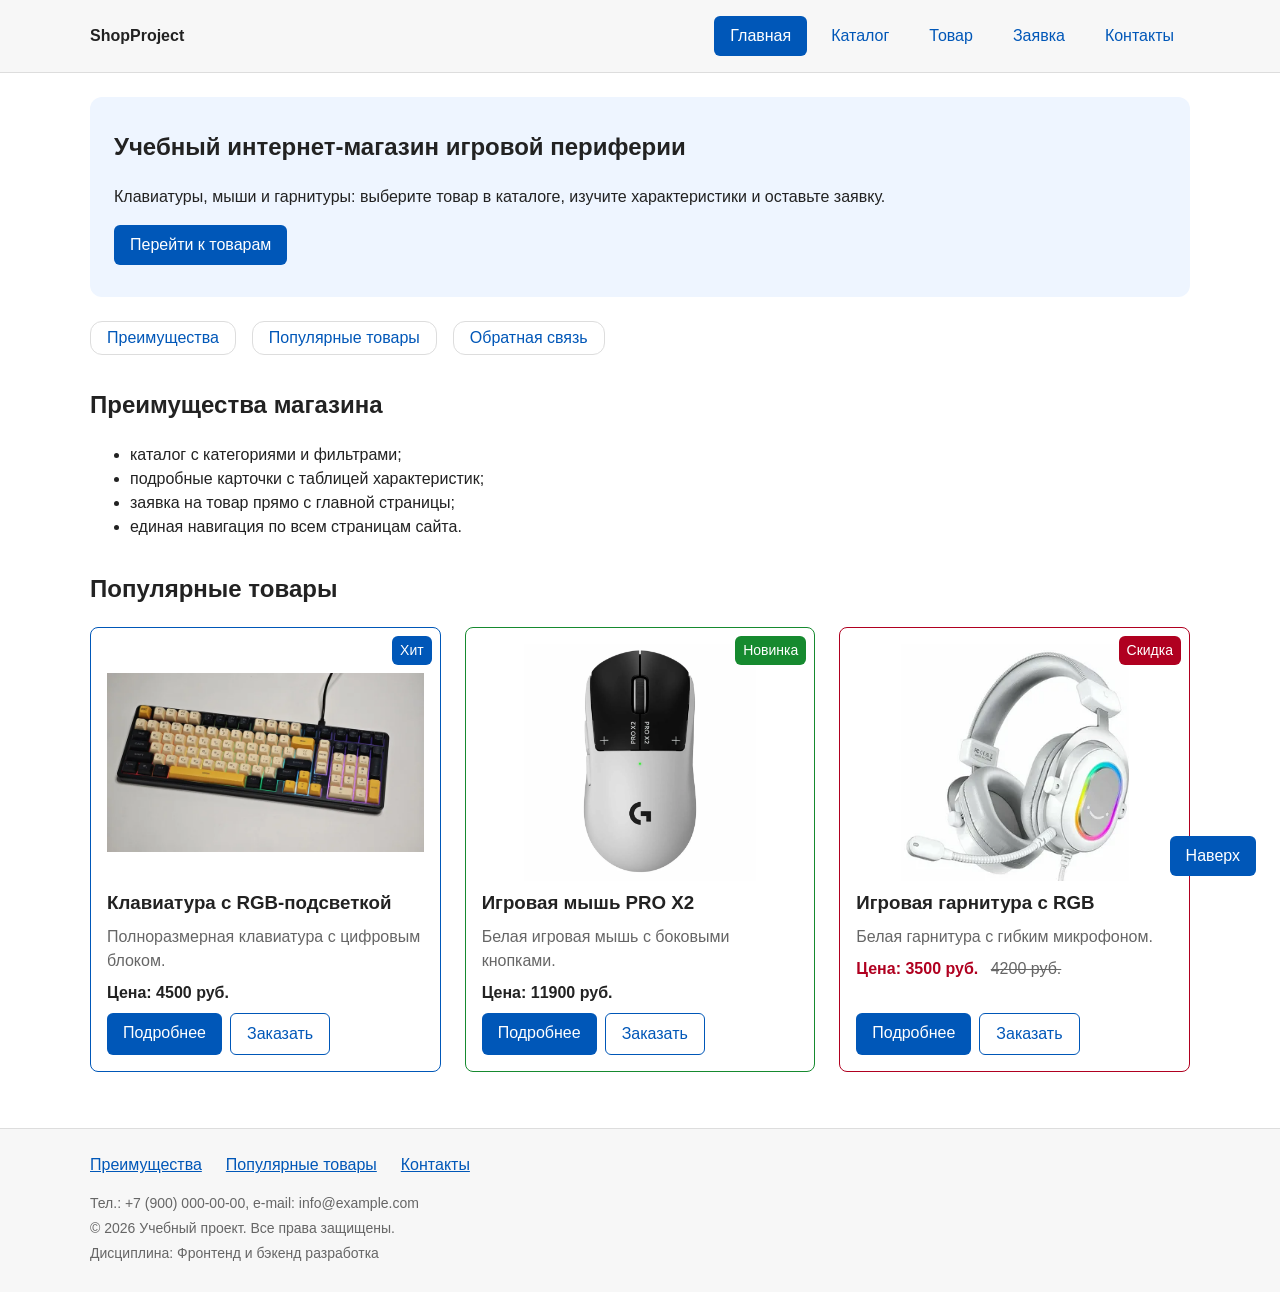
==== index.html @ f25405b7 "chore: import base HTML/CSS project from KR1" ====
<!DOCTYPE html>
<html lang="ru">

<head>
    <meta charset="UTF-8">
    <meta name="viewport" content="width=device-width, initial-scale=1.0">
    <meta name="description" content="Главная страница учебного интернет-магазина игровой периферии: преимущества, популярные товары, быстрая заявка.">
    <title>Учебный интернет-магазин</title>
    <link rel="stylesheet" href="css/style.css">
    <script src="js/main.js" defer></script>
    <meta property="og:type" content="website">
    <meta property="og:title" content="Учебный интернет-магазин">
    <meta property="og:description" content="Главная страница учебного интернет-магазина игровой периферии: преимущества, популярные товары, быстрая заявка.">
</head>

<body>
    <header class="site-header">
        <div class="site-header__inner">
            <a class="site-header__logo" href="index.html">ShopProject</a>

            <nav class="site-nav" aria-label="Основная навигация">
                <ul class="site-nav__list">
                    <li class="site-nav__item">
                        <a class="site-nav__link site-nav__link--active" aria-current="page" href="index.html">Главная</a>
                    </li>
                    <li class="site-nav__item">
                        <a class="site-nav__link" href="catalog.html">Каталог</a>
                    </li>
                    <li class="site-nav__item">
                        <a class="site-nav__link" href="product.html">Товар</a>
                    </li>
                    <li class="site-nav__item">
                        <a class="site-nav__link" href="order.html">Заявка</a>
                    </li>
                    <li class="site-nav__item">
                        <a class="site-nav__link" href="contacts.html">Контакты</a>
                    </li>
                </ul>
            </nav>
        </div>
    </header>

    <main class="site-main">
        <section class="hero">
            <h1 class="hero__title">Учебный интернет-магазин игровой периферии</h1>
            <p class="hero__text">
                Клавиатуры, мыши и гарнитуры: выберите товар в каталоге, изучите характеристики и оставьте заявку.
            </p>
            <a class="button button--primary" href="#popular">Перейти к товарам</a>
        </section>

        <nav class="anchor-nav" aria-label="Разделы страницы">
            <a class="anchor-nav__link" href="#advantages">Преимущества</a>
            <a class="anchor-nav__link" href="#popular">Популярные товары</a>
            <a class="anchor-nav__link" href="#contacts">Обратная связь</a>
        </nav>

        <section class="section" id="advantages">
            <h2 class="section__title">Преимущества магазина</h2>

            <ul class="advantages-list">
                <li>каталог с категориями и фильтрами;</li>
                <li>подробные карточки с таблицей характеристик;</li>
                <li>заявка на товар прямо с главной страницы;</li>
                <li>единая навигация по всем страницам сайта.</li>
            </ul>
        </section>

        <section class="section" id="popular">
            <h2 class="section__title">Популярные товары</h2>

            <div class="products-grid">
                <article class="product-card product-card--featured" data-category="keyboards">
                    <span class="product-card__badge">Хит</span>
                    <img class="product-card__image" src="images/product-1.png" alt="Клавиатура с цифровым блоком, чёрно-бежево-жёлтые клавиши, RGB-подсветка" width="760" height="428" loading="lazy">
                    <h3 class="product-card__title">Клавиатура с RGB-подсветкой</h3>
                    <p class="product-card__description">Полноразмерная клавиатура с цифровым блоком.</p>
                    <p class="product-card__price">Цена: 4500 руб.</p>
                    <div class="product-card__actions">
                        <a class="button button--primary product-card__button" href="product.html">Подробнее</a>
                        <button class="button button--secondary product-card__button" type="button" data-product="Клавиатура с RGB-подсветкой">Заказать</button>
                    </div>
                </article>
                <article class="product-card product-card--new" data-category="mice">
                    <span class="product-card__badge">Новинка</span>
                    <img class="product-card__image" src="images/product-2.png" alt="Белая игровая мышь PRO X2 с чёрной верхней панелью, вид сверху" width="779" height="800" loading="lazy">
                    <h3 class="product-card__title">Игровая мышь PRO X2</h3>
                    <p class="product-card__description">Белая игровая мышь с боковыми кнопками.</p>
                    <p class="product-card__price">Цена: 11900 руб.</p>
                    <div class="product-card__actions">
                        <a class="button button--primary product-card__button" href="product-2.html">Подробнее</a>
                        <button class="button button--secondary product-card__button" type="button" data-product="Игровая мышь PRO X2">Заказать</button>
                    </div>
                </article>
                <article class="product-card product-card--discount" data-category="headsets">
                    <span class="product-card__badge">Скидка</span>
                    <img class="product-card__image" src="images/product-3.png" alt="Белая игровая гарнитура с RGB-кольцом на чашке и микрофоном" width="307" height="320" loading="lazy">
                    <h3 class="product-card__title">Игровая гарнитура с RGB</h3>
                    <p class="product-card__description">Белая гарнитура с гибким микрофоном.</p>
                    <p class="product-card__price">Цена: 3500 руб. <s class="product-card__old-price">4200 руб.</s></p>
                    <div class="product-card__actions">
                        <a class="button button--primary product-card__button" href="product-3.html">Подробнее</a>
                        <button class="button button--secondary product-card__button" type="button" data-product="Игровая гарнитура с RGB">Заказать</button>
                    </div>
                </article>
            </div>
        </section>
    </main>

    <footer class="site-footer" id="contacts">
        <div class="site-footer__inner">
            <ul class="site-footer__links">
                <li><a class="site-footer__link" href="index.html#advantages">Преимущества</a></li>
                <li><a class="site-footer__link" href="index.html#popular">Популярные товары</a></li>
                <li><a class="site-footer__link" href="contacts.html">Контакты</a></li>
            </ul>
            <p class="site-footer__text">Тел.: +7 (900) 000-00-00, e-mail: info@example.com</p>
            <p class="site-footer__text">&copy; 2026 Учебный проект. Все права защищены.</p>
            <p class="site-footer__text">Дисциплина: Фронтенд и бэкенд разработка</p>
        </div>
    </footer>

    <a class="to-top" href="#" aria-label="Наверх">Наверх</a>

    <dialog class="order-dialog" id="order-dialog" aria-labelledby="order-dialog-title">
        <h2 class="order-dialog__title" id="order-dialog-title">Оформление заявки</h2>
        <p class="order-dialog__product">Товар: <strong id="selected-product-name"></strong></p>

        <form class="order-form" id="order-dialog-form" action="#" method="post" novalidate>
            <input id="selected-product" name="selected-product" type="hidden">

            <div class="order-form__field">
                <label class="order-form__label" for="dialog-name">Имя</label>
                <input class="order-form__input" id="dialog-name" name="name" type="text"
                    placeholder="Введите ваше имя" minlength="2" autocomplete="given-name" required>
            </div>

            <div class="order-form__field">
                <label class="order-form__label" for="dialog-email">E-mail</label>
                <input class="order-form__input" id="dialog-email" name="email" type="email"
                    placeholder="example@mail.ru" autocomplete="email" required>
            </div>

            <div class="order-form__field">
                <label class="order-form__label" for="dialog-phone">Телефон</label>
                <input class="order-form__input" id="dialog-phone" name="phone" type="tel" inputmode="tel"
                    placeholder="+7 (900) 000-00-00" pattern="^\+7 \(\d{3}\) \d{3}-\d{2}-\d{2}$" required>
                <small class="order-form__hint">Формат: +7 (900) 000-00-00</small>
            </div>

            <div class="order-form__field">
                <label class="order-form__label" for="dialog-topic">Тема заявки</label>
                <select class="order-form__select" id="dialog-topic" name="topic" required>
                    <option value="">Выберите тему</option>
                    <option value="product">Заказ товара</option>
                    <option value="consultation">Консультация</option>
                    <option value="delivery">Доставка</option>
                </select>
            </div>

            <div class="order-form__field">
                <label class="order-form__label" for="dialog-comment">Комментарий</label>
                <textarea class="order-form__textarea" id="dialog-comment" name="comment" rows="3"
                    placeholder="Укажите дополнительную информацию"></textarea>
            </div>

            <div class="order-form__field">
                <label class="order-form__label order-form__label--inline" for="dialog-agreement">
                    <input class="order-form__checkbox" id="dialog-agreement" name="agreement" type="checkbox" required>
                    Я согласен на обработку данных
                </label>
            </div>

            <div class="order-form__actions">
                <button class="button button--secondary" type="button" id="close-order-dialog">Закрыть</button>
                <button class="button button--primary" type="submit">Отправить заявку</button>
            </div>
        </form>
    </dialog>

    <p class="success-message" id="success-message" role="status" hidden>
        Форма успешно отправлена!
    </p>
</body>

</html>
---- css/style.css ----
/* ===============================
   1. Переменные проекта
   =============================== */

:root {
  /* Цвета */
  --color-bg: #ffffff;
  --color-text: #222222;
  --color-muted: #666666;
  --color-primary: #0057b8;
  --color-primary-dark: #003f86;
  --color-border: #dddddd;
  --color-surface: #f7f7f7;
  --color-surface-accent: #eef5ff;
  --color-danger: #b00020;
  --color-success: #168a2f;
  --color-success-bg: #eefaf0;
  --color-white: #ffffff;

  /* Отступы */
  --space-xs: 4px;
  --space-sm: 8px;
  --space-md: 16px;
  --space-lg: 24px;
  --space-xl: 32px;

  /* Скругления */
  --radius-sm: 6px;
  --radius-md: 8px;
  --radius-lg: 12px;

  /* Размеры и шрифты */
  --container-width: 1100px;
  --header-offset: 88px;
  --font-size-sm: 14px;
  --font-size-lg: 18px;
  --font-size-xl: 28px;

  /* Слои (z-index) */
  --z-sticky: 100;
  --z-fixed: 200;
  --z-toast: 300;
  --z-modal: 1000;
}

/* ===============================
   2. Базовые стили
   =============================== */

* {
  box-sizing: border-box;
}

html {
  scroll-behavior: smooth;
}

/* Убираем внешний отступ браузера, чтобы вокруг страницы не было рамки. */
body {
  margin: 0;
  font-family: Arial, sans-serif;
  line-height: 1.5;
  color: var(--color-text);
  background-color: var(--color-bg);
}

a {
  color: var(--color-primary);
}

a:hover {
  color: var(--color-primary-dark);
}

a:focus-visible {
  outline: 2px solid var(--color-primary);
  outline-offset: 3px;
}

/* Цель якорной ссылки не прячется под липкой шапкой. */
:target {
  scroll-margin-top: var(--header-offset);
}

/* Подсветка раздела, на который ведёт якорь. */
.section:target {
  outline: 2px dashed var(--color-primary);
  outline-offset: 4px;
}

/* Общие заголовки блоков: без верхнего отступа. */
.hero__title,
.section__title,
.product-page__title,
.catalog-filters__title,
.order-dialog__title,
.product-page__aside-title,
.order-layout__aside-title {
  margin-top: 0;
}

.product-page__aside-title,
.order-layout__aside-title {
  font-size: var(--font-size-lg);
}

/* ===============================
   3. Блок site-header
   =============================== */

.site-header {
  position: sticky;
  top: 0;
  z-index: var(--z-sticky);
  padding: 0 var(--space-lg);
  background-color: var(--color-surface);
  border-bottom: 1px solid var(--color-border);
}

.site-header__inner {
  display: flex;
  flex-wrap: wrap;
  align-items: center;
  justify-content: space-between;
  gap: var(--space-sm) var(--space-lg);
  max-width: var(--container-width);
  margin: 0 auto;
  padding: var(--space-md) 0;
}

.site-header__logo {
  font-weight: 700;
  color: var(--color-text);
  text-decoration: none;
}

/* ===============================
   4. Блок site-nav
   =============================== */

.site-nav__list {
  display: flex;
  flex-wrap: wrap;
  align-items: center;
  gap: var(--space-sm);
  padding: 0;
  margin: 0;
  list-style: none;
}

.site-nav__link {
  display: inline-block;
  padding: var(--space-sm) var(--space-md);
  color: var(--color-primary);
  text-decoration: none;
  border-radius: var(--radius-sm);
}

.site-nav__link:hover,
.site-nav__link--active {
  color: var(--color-white);
  background-color: var(--color-primary);
}

/* ===============================
   5. Основная область и подвал
   =============================== */

.site-main {
  padding: var(--space-lg);
}

.site-footer {
  padding: var(--space-lg);
  background-color: var(--color-surface);
  border-top: 1px solid var(--color-border);
}

.site-footer__inner {
  max-width: var(--container-width);
  margin: 0 auto;
}

.site-footer__links {
  display: flex;
  flex-wrap: wrap;
  gap: var(--space-sm) var(--space-lg);
  margin: 0 0 var(--space-md);
  padding: 0;
  list-style: none;
}

.site-footer__text {
  margin: 0 0 var(--space-xs);
  color: var(--color-muted);
  font-size: var(--font-size-sm);
}

/* ===============================
   6. Блоки breadcrumbs и anchor-nav
   =============================== */

.breadcrumbs {
  max-width: var(--container-width);
  margin: 0 auto var(--space-md);
  font-size: var(--font-size-sm);
  color: var(--color-muted);
}

.breadcrumbs__link--next:hover {
  text-decoration: underline;
}

/* Разделитель ставится перед каждым пунктом, кроме первого. */
.breadcrumbs__link--next::before,
.breadcrumbs__current::before {
  content: "/";
  display: inline-block;
  margin: 0 var(--space-sm);
  color: var(--color-muted);
}

/* Ссылки на разделы главной страницы. */
.anchor-nav {
  display: flex;
  flex-wrap: wrap;
  gap: var(--space-sm) var(--space-md);
  max-width: var(--container-width);
  margin: 0 auto var(--space-xl);
}

.anchor-nav__link {
  padding: var(--space-xs) var(--space-md);
  border: 1px solid var(--color-border);
  border-radius: var(--radius-lg);
  text-decoration: none;
}

.anchor-nav__link:hover {
  border-color: var(--color-primary);
}

/* ===============================
   7. Блоки hero и section
   =============================== */

.hero {
  max-width: var(--container-width);
  margin: 0 auto var(--space-lg);
  padding: var(--space-xl) var(--space-lg);
  background-color: var(--color-surface-accent);
  border-radius: var(--radius-lg);
}

.section {
  max-width: var(--container-width);
  margin: 0 auto var(--space-xl);
}

/* ===============================
   8. Блок button
   =============================== */

.button {
  display: inline-block;
  padding: var(--space-sm) var(--space-md);
  border: none;
  border-radius: var(--radius-sm);
  font: inherit;
  text-decoration: none;
  cursor: pointer;
}

.button--primary {
  color: var(--color-white);
  background-color: var(--color-primary);
}

.button--primary:hover {
  color: var(--color-white);
  background-color: var(--color-primary-dark);
}

.button--secondary {
  color: var(--color-primary);
  background-color: transparent;
  border: 1px solid var(--color-primary);
}

.button--secondary:hover {
  color: var(--color-white);
  background-color: var(--color-primary);
}

.button:focus-visible {
  outline: 2px solid var(--color-primary);
  outline-offset: 3px;
}

.button:disabled,
.button--disabled {
  opacity: 0.6;
  cursor: not-allowed;
}

/* ===============================
   9. Блоки products-grid и product-card
   =============================== */

.products-grid {
  display: grid;
  grid-template-columns: repeat(3, 1fr);
  gap: var(--space-lg);
}

/* Карточка товара: контейнер для бейджа (position: relative). */
.product-card {
  position: relative;
  display: flex;
  flex-direction: column;
  gap: var(--space-sm);
  padding: var(--space-md);
  border: 1px solid var(--color-border);
  border-radius: var(--radius-md);
  background-color: var(--color-bg);
}

.product-card:hover {
  border-color: var(--color-primary);
}

/* Модификаторы карточки: цвет рамки и бейджа. */
.product-card--featured {
  border-color: var(--color-primary);
}

.product-card--new,
.product-card--new:hover {
  border-color: var(--color-success);
}

.product-card--discount,
.product-card--discount:hover {
  border-color: var(--color-danger);
}

/* Бейдж позиционируется относительно карточки. */
.product-card__badge {
  position: absolute;
  top: var(--space-sm);
  right: var(--space-sm);
  z-index: 1;
  padding: var(--space-xs) var(--space-sm);
  border-radius: var(--radius-sm);
  font-size: var(--font-size-sm);
  color: var(--color-white);
  background-color: var(--color-primary);
}

.product-card--new .product-card__badge {
  background-color: var(--color-success);
}

.product-card--discount .product-card__badge {
  background-color: var(--color-danger);
}

.product-card__image {
  display: block;
  width: 100%;
  /* height: auto нужен, чтобы атрибут height у <img> не растягивал картинку. */
  height: auto;
  aspect-ratio: 4 / 3;
  object-fit: contain;
  border-radius: var(--radius-sm);
  background-color: var(--color-bg);
}

.product-card__title {
  margin: 0;
  color: var(--color-text);
}

.product-card__description {
  margin: 0;
  color: var(--color-muted);
}

.product-card__price {
  margin: 0;
  font-weight: 700;
}

.product-card--discount .product-card__price {
  color: var(--color-danger);
}

/* Старая цена у товаров со скидкой. */
.product-card__old-price,
.product-page__old-price {
  margin-left: var(--space-sm);
  color: var(--color-muted);
  font-weight: 400;
}

.product-card__actions {
  display: flex;
  flex-wrap: wrap;
  gap: var(--space-sm);
  margin-top: auto;
}

/* ===============================
   10. Блоки catalog-layout и catalog-filters
   =============================== */

.catalog-layout {
  max-width: var(--container-width);
  margin: 0 auto var(--space-xl);
  display: grid;
  grid-template-columns: 260px 1fr;
  grid-template-areas: "filters products";
  gap: var(--space-lg);
}

.catalog-layout__filters {
  grid-area: filters;
}

.catalog-layout__products {
  grid-area: products;
}

/* Боковые панели: общий вид. */
.catalog-filters,
.product-page__aside,
.order-layout__aside {
  padding: var(--space-md);
  border: 1px solid var(--color-border);
  border-radius: var(--radius-md);
  background-color: var(--color-surface);
}

/* Фильтр остаётся на экране при прокрутке каталога (position: sticky). */
.catalog-filters {
  position: sticky;
  top: var(--header-offset);
  align-self: start;
}

.catalog-filters__form {
  display: grid;
  gap: var(--space-md);
}

.catalog-filters__group {
  margin: 0;
  padding: var(--space-md);
  border: 1px solid var(--color-border);
  border-radius: var(--radius-sm);
}

.catalog-filters__legend {
  font-weight: 700;
}

.catalog-filters__label {
  display: block;
  margin-bottom: var(--space-sm);
}

.catalog-filters__input {
  width: 100%;
  padding: var(--space-sm) 10px;
  border: 1px solid var(--color-border);
  border-radius: var(--radius-sm);
  font: inherit;
}

.catalog-filters__input:focus-visible {
  outline: 2px solid var(--color-primary);
  outline-offset: 3px;
}

/* ===============================
   11. Блок order-dialog
   =============================== */

/*
  Модальное окно <dialog>. Метод showModal() помещает его в top layer,
  а z-index оставлен для случая показа окна без showModal().
*/
.order-dialog {
  z-index: var(--z-modal);
  width: min(100% - 32px, 560px);
  padding: var(--space-lg);
  border: none;
  border-radius: var(--radius-lg);
}

.order-dialog::backdrop {
  background-color: rgba(0, 0, 0, 0.5);
}

.order-dialog__product {
  margin: 0 0 var(--space-md);
  color: var(--color-muted);
}

/* ===============================
   12. Блок order-form
   =============================== */

.order-form__field {
  margin-bottom: var(--space-md);
}

.order-form__label {
  display: block;
  margin-bottom: var(--space-xs);
}

.order-form__input,
.order-form__select,
.order-form__textarea {
  width: 100%;
  padding: 10px 12px;
  border: 1px solid var(--color-border);
  border-radius: var(--radius-sm);
  font: inherit;
}

.order-form__input:hover,
.order-form__select:hover,
.order-form__textarea:hover {
  border-color: var(--color-primary);
}

/* Видимый фокус для клавиатурной навигации. */
.order-form__input:focus-visible,
.order-form__select:focus-visible,
.order-form__textarea:focus-visible,
.order-form__checkbox:focus-visible {
  border-color: var(--color-primary);
  outline: 2px solid var(--color-primary);
  outline-offset: 3px;
}

/* Ошибочные поля: атрибут aria-invalid ставит JavaScript. */
.order-form__input[aria-invalid="true"],
.order-form__select[aria-invalid="true"],
.order-form__textarea[aria-invalid="true"] {
  border-color: var(--color-danger);
}

/* Текст ошибки под полем. */
.order-form__error {
  display: block;
  margin-top: var(--space-xs);
  color: var(--color-danger);
  font-size: var(--font-size-sm);
}

.order-form__label--inline {
  display: flex;
  align-items: center;
  gap: var(--space-sm);
}

.order-form__checkbox {
  width: auto;
}

.order-form__hint {
  display: block;
  margin-top: var(--space-xs);
  color: var(--color-muted);
}

.order-form__actions {
  display: flex;
  gap: var(--space-md);
  margin-top: var(--space-lg);
}

/* ===============================
   13. Блок success-message
   =============================== */

/* Уведомление поверх страницы: видно без прокрутки (position: fixed). */
.success-message {
  position: fixed;
  left: var(--space-lg);
  bottom: var(--space-lg);
  z-index: var(--z-toast);
  max-width: 360px;
  margin: 0;
  padding: var(--space-md);
  border-left: 4px solid var(--color-success);
  border-radius: var(--radius-sm);
  background-color: var(--color-success-bg);
}

/* ===============================
   14. Блоки product-page и product-table
   =============================== */

.product-page {
  position: relative;
  max-width: var(--container-width);
  margin: 0 auto;
}

.product-page__layout {
  display: grid;
  grid-template-columns: 1fr 1fr;
  gap: var(--space-xl);
  margin-bottom: var(--space-xl);
}

.product-page__media {
  position: relative;
}

.product-page__badge {
  position: absolute;
  top: var(--space-sm);
  left: var(--space-sm);
  padding: var(--space-xs) var(--space-sm);
  border-radius: var(--radius-sm);
  color: var(--color-white);
  background-color: var(--color-primary);
}

.product-page__badge--new {
  background-color: var(--color-success);
}

.product-page__badge--discount {
  background-color: var(--color-danger);
}

.product-page__image {
  display: block;
  width: 100%;
  height: auto;
  border-radius: var(--radius-md);
}

.product-page__price {
  margin: 0 0 var(--space-xs);
  font-size: var(--font-size-xl);
  font-weight: 700;
}

.product-page__stock {
  margin: 0 0 var(--space-md);
  color: var(--color-success);
}

.product-page__actions {
  display: flex;
  flex-wrap: wrap;
  gap: var(--space-md);
}

.product-page__section {
  margin-bottom: var(--space-xl);
}

.product-table {
  width: 100%;
  border-collapse: collapse;
}

.product-table__caption {
  padding-bottom: var(--space-sm);
  text-align: left;
  font-weight: 700;
  color: var(--color-muted);
}

.product-table th,
.product-table td {
  padding: var(--space-sm) var(--space-md);
  border: 1px solid var(--color-border);
  text-align: left;
}

.product-table thead th {
  background-color: var(--color-surface);
}

.product-table tbody tr:hover {
  background-color: var(--color-surface-accent);
}

/* ===============================
   15. Блоки order-layout и contacts-list
   =============================== */

.order-layout {
  display: grid;
  grid-template-columns: 1fr 300px;
  gap: var(--space-xl);
  max-width: var(--container-width);
  margin: 0 auto var(--space-xl);
}

.order-layout__aside {
  align-self: start;
}

.order-layout__steps {
  padding-left: var(--space-lg);
}

.contacts-list {
  padding: 0;
  list-style: none;
}

.contacts-list__item {
  padding: var(--space-sm) 0;
  border-bottom: 1px solid var(--color-border);
}

/* ===============================
   16. Блок to-top (fixed)
   =============================== */

.to-top {
  position: fixed;
  right: var(--space-lg);
  bottom: var(--space-lg);
  z-index: var(--z-fixed);
  padding: var(--space-sm) var(--space-md);
  border-radius: var(--radius-sm);
  color: var(--color-white);
  background-color: var(--color-primary);
  text-decoration: none;
}

.to-top:hover {
  color: var(--color-white);
  background-color: var(--color-primary-dark);
}
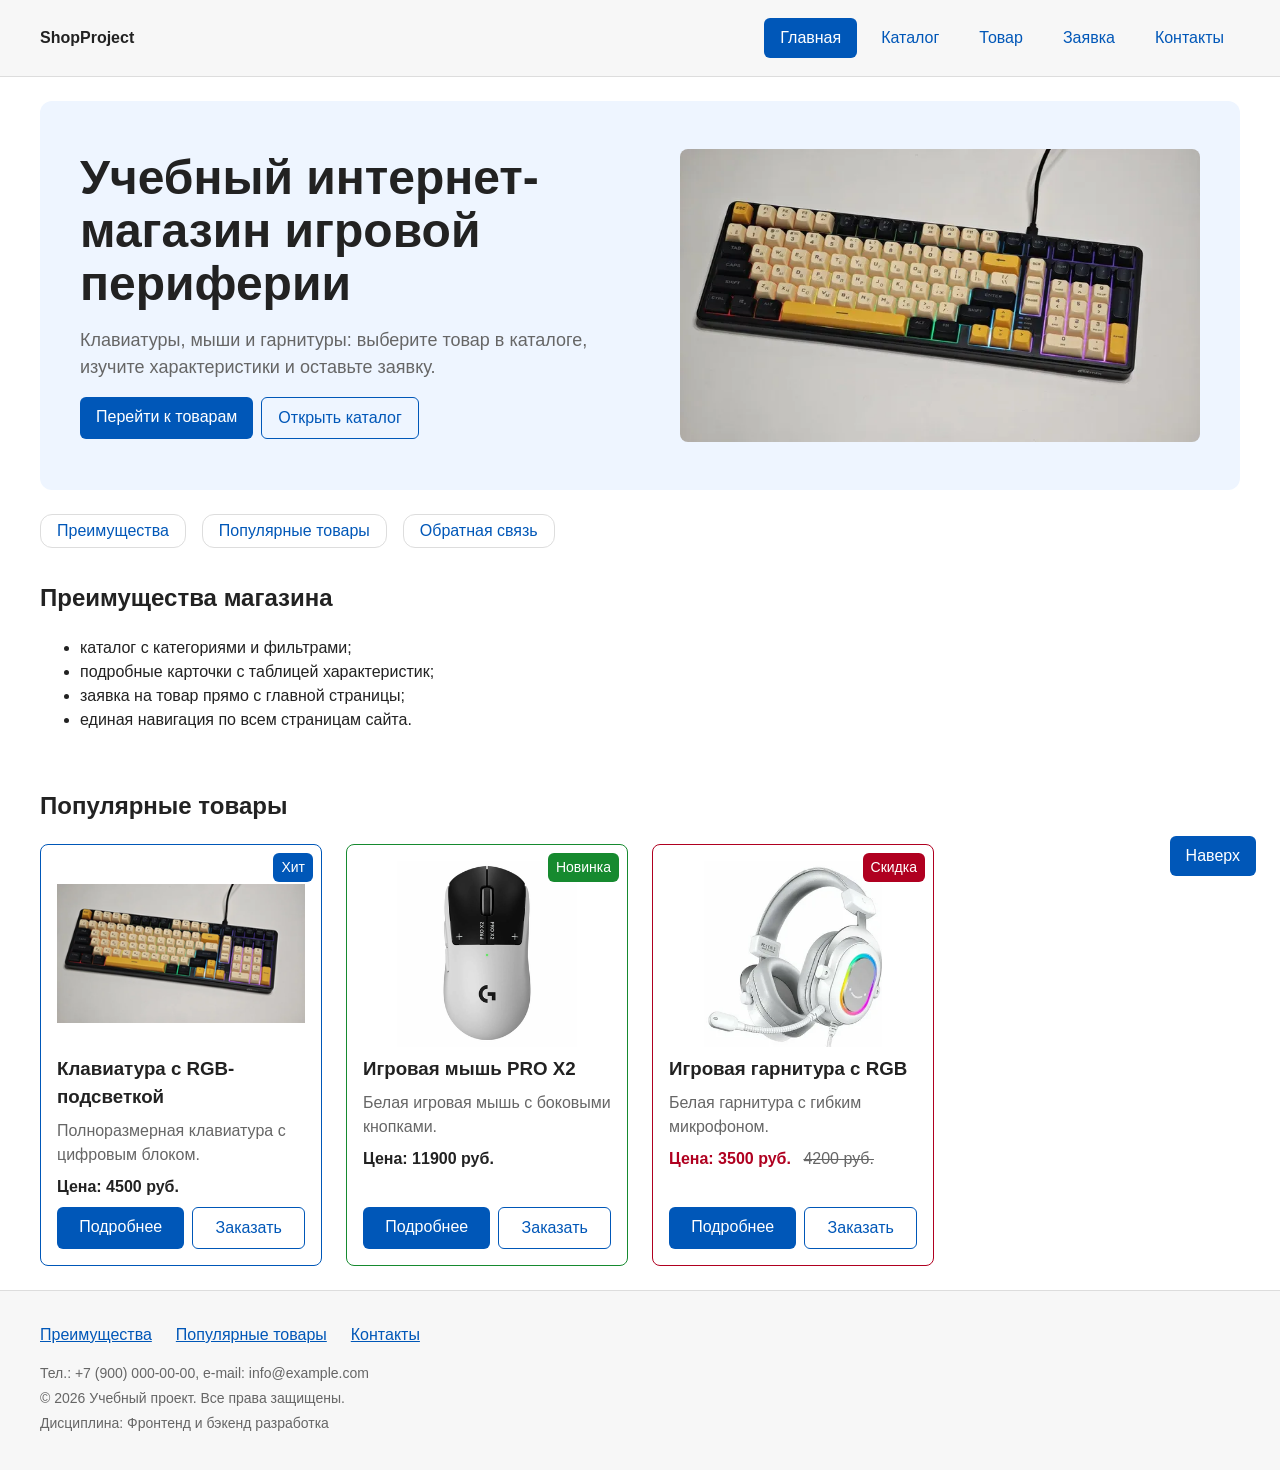
==== commit 3964549d: "feat: add responsive layout styles" ====
--- a/index.html
+++ b/index.html
@@ -1,12 +1,14 @@
 <!DOCTYPE html>
-<html lang="ru">
+<html lang="ru" class="no-js">
 
 <head>
     <meta charset="UTF-8">
     <meta name="viewport" content="width=device-width, initial-scale=1.0">
+    <script>document.documentElement.classList.replace('no-js', 'js');</script>
     <meta name="description" content="Главная страница учебного интернет-магазина игровой периферии: преимущества, популярные товары, быстрая заявка.">
     <title>Учебный интернет-магазин</title>
     <link rel="stylesheet" href="css/style.css">
+    <link rel="stylesheet" href="css/responsive.css">
     <script src="js/main.js" defer></script>
     <meta property="og:type" content="website">
     <meta property="og:title" content="Учебный интернет-магазин">
@@ -18,7 +20,12 @@
         <div class="site-header__inner">
             <a class="site-header__logo" href="index.html">ShopProject</a>
 
-            <nav class="site-nav" aria-label="Основная навигация">
+            <button class="site-nav-toggle" type="button" aria-expanded="false" aria-controls="site-nav">
+                <span class="site-nav-toggle__icon" aria-hidden="true"></span>
+                <span class="site-nav-toggle__text">Меню</span>
+            </button>
+
+            <nav class="site-nav" id="site-nav" aria-label="Основная навигация">
                 <ul class="site-nav__list">
                     <li class="site-nav__item">
                         <a class="site-nav__link site-nav__link--active" aria-current="page" href="index.html">Главная</a>
@@ -42,11 +49,24 @@
 
     <main class="site-main">
         <section class="hero">
-            <h1 class="hero__title">Учебный интернет-магазин игровой периферии</h1>
-            <p class="hero__text">
-                Клавиатуры, мыши и гарнитуры: выберите товар в каталоге, изучите характеристики и оставьте заявку.
-            </p>
-            <a class="button button--primary" href="#popular">Перейти к товарам</a>
+            <div class="hero__content">
+                <h1 class="hero__title">Учебный интернет-магазин игровой периферии</h1>
+                <p class="hero__text">
+                    Клавиатуры, мыши и гарнитуры: выберите товар в каталоге, изучите характеристики и оставьте заявку.
+                </p>
+                <div class="hero__actions">
+                    <a class="button button--primary" href="#popular">Перейти к товарам</a>
+                    <a class="button button--secondary" href="catalog.html">Открыть каталог</a>
+                </div>
+            </div>
+            <picture class="hero__media">
+                <source media="(min-width: 1200px)" srcset="images/hero-desktop.webp" type="image/webp">
+                <source media="(min-width: 768px)" srcset="images/hero-tablet.webp" type="image/webp">
+                <source srcset="images/hero-mobile.webp" type="image/webp">
+                <img class="hero__image" src="images/hero-desktop.png"
+                    alt="Клавиатура с цифровым блоком и RGB-подсветкой из учебного каталога"
+                    width="760" height="428" fetchpriority="high" decoding="async">
+            </picture>
         </section>
 
         <nav class="anchor-nav" aria-label="Разделы страницы">
@@ -72,7 +92,7 @@
             <div class="products-grid">
                 <article class="product-card product-card--featured" data-category="keyboards">
                     <span class="product-card__badge">Хит</span>
-                    <img class="product-card__image" src="images/product-1.png" alt="Клавиатура с цифровым блоком, чёрно-бежево-жёлтые клавиши, RGB-подсветка" width="760" height="428" loading="lazy">
+                    <img class="product-card__image" src="images/product-1.png" alt="Клавиатура с цифровым блоком, чёрно-бежево-жёлтые клавиши, RGB-подсветка" width="760" height="428" loading="lazy" srcset="images/product-1-320.png 320w, images/product-1-480.png 480w, images/product-1-640.png 640w, images/product-1.png 760w" sizes="(max-width: 639px) 100vw, (max-width: 1023px) 50vw, (max-width: 1279px) 33vw, 25vw" decoding="async">
                     <h3 class="product-card__title">Клавиатура с RGB-подсветкой</h3>
                     <p class="product-card__description">Полноразмерная клавиатура с цифровым блоком.</p>
                     <p class="product-card__price">Цена: 4500 руб.</p>
@@ -83,7 +103,7 @@
                 </article>
                 <article class="product-card product-card--new" data-category="mice">
                     <span class="product-card__badge">Новинка</span>
-                    <img class="product-card__image" src="images/product-2.png" alt="Белая игровая мышь PRO X2 с чёрной верхней панелью, вид сверху" width="779" height="800" loading="lazy">
+                    <img class="product-card__image" src="images/product-2.png" alt="Белая игровая мышь PRO X2 с чёрной верхней панелью, вид сверху" width="779" height="800" loading="lazy" srcset="images/product-2-320.png 320w, images/product-2-480.png 480w, images/product-2-640.png 640w, images/product-2.png 779w" sizes="(max-width: 639px) 100vw, (max-width: 1023px) 50vw, (max-width: 1279px) 33vw, 25vw" decoding="async">
                     <h3 class="product-card__title">Игровая мышь PRO X2</h3>
                     <p class="product-card__description">Белая игровая мышь с боковыми кнопками.</p>
                     <p class="product-card__price">Цена: 11900 руб.</p>
@@ -94,7 +114,7 @@
                 </article>
                 <article class="product-card product-card--discount" data-category="headsets">
                     <span class="product-card__badge">Скидка</span>
-                    <img class="product-card__image" src="images/product-3.png" alt="Белая игровая гарнитура с RGB-кольцом на чашке и микрофоном" width="307" height="320" loading="lazy">
+                    <img class="product-card__image" src="images/product-3.png" alt="Белая игровая гарнитура с RGB-кольцом на чашке и микрофоном" width="307" height="320" loading="lazy" srcset="images/product-3-160.png 160w, images/product-3.png 307w" sizes="(max-width: 639px) 100vw, (max-width: 1023px) 50vw, (max-width: 1279px) 33vw, 25vw" decoding="async">
                     <h3 class="product-card__title">Игровая гарнитура с RGB</h3>
                     <p class="product-card__description">Белая гарнитура с гибким микрофоном.</p>
                     <p class="product-card__price">Цена: 3500 руб. <s class="product-card__old-price">4200 руб.</s></p>
@@ -158,13 +178,13 @@
                 </select>
             </div>
 
-            <div class="order-form__field">
+            <div class="order-form__field order-form__field--wide">
                 <label class="order-form__label" for="dialog-comment">Комментарий</label>
                 <textarea class="order-form__textarea" id="dialog-comment" name="comment" rows="3"
                     placeholder="Укажите дополнительную информацию"></textarea>
             </div>
 
-            <div class="order-form__field">
+            <div class="order-form__field order-form__field--wide">
                 <label class="order-form__label order-form__label--inline" for="dialog-agreement">
                     <input class="order-form__checkbox" id="dialog-agreement" name="agreement" type="checkbox" required>
                     Я согласен на обработку данных
--- a/css/responsive.css
+++ b/css/responsive.css
@@ -0,0 +1,687 @@
+/*
+  Адаптивные стили для контрольной работы №3.
+  Подход: Mobile First.
+  Базовые стили рассчитаны на мобильный экран.
+  Расширения добавляются через min-width медиазапросы.
+*/
+
+/* ===============================
+   1. Базовые правила и контейнеры
+   =============================== */
+
+:root {
+  --container-width: 1200px;
+  --space-section: clamp(24px, 5vw, 56px);
+}
+
+*,
+*::before,
+*::after {
+  box-sizing: border-box;
+}
+
+html {
+  scroll-behavior: smooth;
+}
+
+img,
+video {
+  max-width: 100%;
+  height: auto;
+}
+
+body {
+  overflow-x: hidden;
+}
+
+/* Ширина основного контейнера: почти весь экран, но не больше 1200px. */
+.site-main {
+  padding: clamp(16px, 4vw, 24px);
+}
+
+.section {
+  margin-bottom: var(--space-section);
+}
+
+.section:last-child {
+  margin-bottom: 0;
+}
+
+.site-footer {
+  padding: clamp(20px, 4vw, 32px) clamp(16px, 4vw, 24px);
+}
+
+/* Утилита: текст виден только скринридеру. */
+.visually-hidden {
+  position: absolute;
+  width: 1px;
+  height: 1px;
+  margin: -1px;
+  padding: 0;
+  overflow: hidden;
+  clip: rect(0 0 0 0);
+  white-space: nowrap;
+  border: 0;
+}
+
+/* ===============================
+   2. Шапка и адаптивное меню
+   =============================== */
+
+/* На мобильном экране шапка не закрепляется, чтобы не занимать полэкрана. */
+.site-header {
+  position: static;
+  padding: 0 clamp(12px, 4vw, 24px);
+}
+
+.site-header__inner {
+  gap: var(--space-sm);
+  padding: var(--space-sm) 0;
+}
+
+.site-header__logo {
+  display: inline-flex;
+  align-items: center;
+  min-height: 44px;
+}
+
+/* Кнопка-гамбургер. Показывается только на мобильном экране. */
+.site-nav-toggle {
+  display: inline-flex;
+  align-items: center;
+  justify-content: center;
+  gap: var(--space-sm);
+  min-width: 44px;
+  min-height: 44px;
+  padding: 8px 12px;
+  border: 1px solid var(--color-border);
+  border-radius: var(--radius-sm);
+  color: var(--color-text);
+  background-color: var(--color-bg);
+  font: inherit;
+  cursor: pointer;
+}
+
+.site-nav-toggle:hover {
+  border-color: var(--color-primary);
+  color: var(--color-primary);
+}
+
+.site-nav-toggle__icon {
+  position: relative;
+  display: block;
+  width: 20px;
+  height: 2px;
+  border-radius: 2px;
+  background-color: currentColor;
+}
+
+.site-nav-toggle__icon::before,
+.site-nav-toggle__icon::after {
+  content: "";
+  position: absolute;
+  left: 0;
+  width: 20px;
+  height: 2px;
+  border-radius: 2px;
+  background-color: currentColor;
+  transition: transform 0.2s ease, top 0.2s ease, opacity 0.2s ease;
+}
+
+.site-nav-toggle__icon::before {
+  top: -6px;
+}
+
+.site-nav-toggle__icon::after {
+  top: 6px;
+}
+
+.site-nav-toggle[aria-expanded="true"] .site-nav-toggle__icon {
+  background-color: transparent;
+}
+
+.site-nav-toggle[aria-expanded="true"] .site-nav-toggle__icon::before {
+  top: 0;
+  transform: rotate(45deg);
+}
+
+.site-nav-toggle[aria-expanded="true"] .site-nav-toggle__icon::after {
+  top: 0;
+  transform: rotate(-45deg);
+}
+
+/* Без JavaScript меню остаётся открытым, а кнопка скрывается. */
+.no-js .site-nav-toggle {
+  display: none;
+}
+
+.site-nav {
+  width: 100%;
+}
+
+/* Мобильное меню: пункты друг под другом на всю ширину. */
+.site-nav__list {
+  flex-direction: column;
+  align-items: stretch;
+  gap: var(--space-xs);
+  padding-top: var(--space-sm);
+}
+
+.site-nav__link {
+  display: block;
+  padding: 12px 16px;
+}
+
+/* Меню открывается и закрывается скриптом через модификатор. */
+.js .site-nav {
+  display: none;
+}
+
+.js .site-nav--open {
+  display: block;
+}
+
+@media (min-width: 768px) {
+  /* На планшете и desktop шапка закреплена сверху. */
+  .site-header {
+    position: sticky;
+    top: 0;
+    z-index: var(--z-sticky);
+  }
+
+  .site-header__inner {
+    flex-wrap: nowrap;
+    padding: var(--space-md) 0;
+  }
+
+  .site-nav-toggle {
+    display: none;
+  }
+
+  .site-nav,
+  .js .site-nav {
+    display: block;
+    width: auto;
+  }
+
+  .site-nav__list {
+    flex-direction: row;
+    flex-wrap: wrap;
+    align-items: center;
+    gap: var(--space-sm);
+    padding-top: 0;
+  }
+
+  .site-nav__link {
+    padding: var(--space-sm) var(--space-md);
+  }
+}
+
+/* ===============================
+   3. Hero-блок
+   =============================== */
+
+.hero {
+  display: grid;
+  gap: var(--space-lg);
+  align-items: center;
+  margin-bottom: var(--space-lg);
+  padding: clamp(20px, 6vw, 48px) clamp(16px, 5vw, 40px);
+}
+
+.hero__content {
+  display: grid;
+  gap: var(--space-md);
+  justify-items: start;
+}
+
+.hero__title {
+  margin-bottom: 0;
+  font-size: clamp(28px, 7vw, 48px);
+  line-height: 1.1;
+}
+
+.hero__text {
+  max-width: 60ch;
+  margin: 0;
+  color: var(--color-muted);
+  font-size: clamp(16px, 2.5vw, 18px);
+}
+
+.hero__actions {
+  display: flex;
+  flex-wrap: wrap;
+  gap: var(--space-sm);
+}
+
+.hero__media {
+  display: block;
+  margin: 0;
+}
+
+.hero__image {
+  display: block;
+  width: 100%;
+  max-width: 520px;
+  margin-inline: auto;
+  border-radius: var(--radius-md);
+}
+
+@media (min-width: 900px) {
+  .hero {
+    grid-template-columns: minmax(0, 1fr) minmax(320px, 520px);
+    gap: var(--space-xl);
+  }
+}
+
+/* ===============================
+   4. Сетка карточек товаров
+   =============================== */
+
+.products-grid {
+  grid-template-columns: 1fr;
+  gap: var(--space-md);
+}
+
+.product-card {
+  min-width: 0;
+}
+
+.product-card__title,
+.product-card__description {
+  overflow-wrap: anywhere;
+}
+
+.product-card__image {
+  aspect-ratio: 4 / 3;
+}
+
+.product-card__actions .button {
+  flex: 1 1 auto;
+  text-align: center;
+}
+
+@media (min-width: 640px) {
+  .products-grid {
+    grid-template-columns: repeat(2, minmax(0, 1fr));
+    gap: var(--space-lg);
+  }
+}
+
+@media (min-width: 1024px) {
+  .products-grid {
+    grid-template-columns: repeat(3, minmax(0, 1fr));
+  }
+}
+
+@media (min-width: 1280px) {
+  .products-grid {
+    grid-template-columns: repeat(4, minmax(0, 1fr));
+  }
+}
+
+/* ===============================
+   5. Каталог и боковой фильтр
+   =============================== */
+
+.catalog-layout {
+  grid-template-columns: 1fr;
+  grid-template-areas:
+    "filters"
+    "products";
+  gap: var(--space-lg);
+}
+
+.catalog-layout__products {
+  min-width: 0;
+}
+
+.catalog-filters {
+  position: static;
+}
+
+.catalog-filters__header {
+  display: flex;
+  align-items: center;
+  justify-content: space-between;
+  gap: var(--space-sm);
+}
+
+.catalog-filters__title {
+  margin: 0;
+}
+
+.catalog-filters__toggle {
+  display: inline-flex;
+  align-items: center;
+  gap: var(--space-xs);
+  min-height: 44px;
+  padding: 8px 12px;
+  border: 1px solid var(--color-primary);
+  border-radius: var(--radius-sm);
+  color: var(--color-primary);
+  background-color: transparent;
+  font: inherit;
+  cursor: pointer;
+}
+
+.catalog-filters__toggle:hover {
+  color: var(--color-white);
+  background-color: var(--color-primary);
+}
+
+/* На мобильном фильтры свёрнуты, чтобы не отодвигать список товаров. */
+.js .catalog-filters__form {
+  display: none;
+}
+
+.js .catalog-filters--open .catalog-filters__form {
+  display: grid;
+}
+
+.catalog-filters__form {
+  padding-top: var(--space-md);
+}
+
+@media (min-width: 1024px) {
+  .catalog-layout {
+    grid-template-columns: 280px minmax(0, 1fr);
+    grid-template-areas: "filters products";
+    align-items: start;
+  }
+
+  .catalog-filters {
+    position: sticky;
+    top: calc(var(--header-offset) + var(--space-sm));
+  }
+
+  .catalog-filters__toggle {
+    display: none;
+  }
+
+  .catalog-filters__form,
+  .js .catalog-filters__form {
+    display: grid;
+    padding-top: 0;
+  }
+}
+
+/* ===============================
+   6. Страница товара
+   =============================== */
+
+.product-page__layout {
+  grid-template-columns: 1fr;
+  gap: var(--space-lg);
+}
+
+.product-page__info {
+  min-width: 0;
+}
+
+.product-page__actions .button {
+  text-align: center;
+}
+
+@media (min-width: 900px) {
+  .product-page__layout {
+    grid-template-columns: minmax(0, 1fr) minmax(0, 1fr);
+    gap: var(--space-xl);
+  }
+}
+
+/* ===============================
+   7. Адаптивная таблица характеристик:
+      на мобильном — карточки, на планшете — таблица
+   =============================== */
+
+.table-wrapper {
+  width: 100%;
+  overflow-x: auto;
+  -webkit-overflow-scrolling: touch;
+}
+
+.product-table {
+  display: block;
+  width: 100%;
+  border-collapse: collapse;
+}
+
+.product-table__caption {
+  display: block;
+  margin-bottom: var(--space-sm);
+}
+
+.product-table thead {
+  position: absolute;
+  width: 1px;
+  height: 1px;
+  margin: -1px;
+  padding: 0;
+  overflow: hidden;
+  clip: rect(0 0 0 0);
+  white-space: nowrap;
+  border: 0;
+}
+
+.product-table tbody {
+  display: block;
+}
+
+.product-table tr {
+  display: block;
+  margin-bottom: var(--space-md);
+  overflow: hidden;
+  border: 1px solid var(--color-border);
+  border-radius: var(--radius-md);
+  background-color: var(--color-bg);
+}
+
+.product-table th,
+.product-table td {
+  display: block;
+  width: 100%;
+  padding: 10px 12px;
+  border: 0;
+  border-bottom: 1px solid var(--color-border);
+  text-align: left;
+}
+
+.product-table tr > :last-child {
+  border-bottom: 0;
+}
+
+.product-table th[scope="row"] {
+  position: absolute;
+  width: 1px;
+  height: 1px;
+  margin: -1px;
+  padding: 0;
+  overflow: hidden;
+  clip: rect(0 0 0 0);
+  white-space: nowrap;
+  border: 0;
+}
+
+.product-table td::before {
+  content: attr(data-label);
+  display: block;
+  margin-bottom: 2px;
+  color: var(--color-muted);
+  font-size: var(--font-size-sm);
+  font-weight: 700;
+}
+
+.product-table tbody tr:hover {
+  background-color: var(--color-bg);
+}
+
+@media (min-width: 768px) {
+  .product-table {
+    display: table;
+    min-width: 640px;
+  }
+
+  .product-table thead {
+    position: static;
+    width: auto;
+    height: auto;
+    margin: 0;
+    overflow: visible;
+    clip: auto;
+    white-space: normal;
+  }
+
+  .product-table tbody {
+    display: table-row-group;
+  }
+
+  .product-table tr {
+    display: table-row;
+    margin: 0;
+    overflow: visible;
+    border: 0;
+    border-radius: 0;
+  }
+
+  .product-table th,
+  .product-table td {
+    display: table-cell;
+    width: auto;
+    padding: 12px 16px;
+    border: 1px solid var(--color-border);
+  }
+
+  .product-table th[scope="row"] {
+    position: static;
+    width: auto;
+    height: auto;
+    margin: 0;
+    overflow: visible;
+    clip: auto;
+    white-space: normal;
+    background-color: transparent;
+  }
+
+  .product-table td::before {
+    display: none;
+  }
+
+  .product-table tbody tr:hover {
+    background-color: var(--color-surface-accent);
+  }
+}
+
+/* ===============================
+   8. Страница заявки и форма
+   =============================== */
+
+.order-layout {
+  grid-template-columns: 1fr;
+  gap: var(--space-lg);
+}
+
+.order-form__input,
+.order-form__select,
+.order-form__textarea {
+  min-height: 44px;
+}
+
+.order-form__textarea {
+  min-height: 120px;
+  resize: vertical;
+}
+
+.order-form__actions {
+  flex-wrap: wrap;
+}
+
+.order-form__actions .button {
+  flex: 1 1 160px;
+  min-height: 44px;
+  text-align: center;
+}
+
+@media (min-width: 768px) {
+  .order-form {
+    display: grid;
+    grid-template-columns: repeat(2, minmax(0, 1fr));
+    gap: var(--space-md) var(--space-lg);
+  }
+
+  .order-form__field {
+    margin-bottom: 0;
+  }
+
+  .order-form__field--wide,
+  .order-form__actions {
+    grid-column: 1 / -1;
+  }
+}
+
+@media (min-width: 1024px) {
+  .order-layout {
+    grid-template-columns: minmax(0, 1fr) 320px;
+    align-items: start;
+  }
+}
+
+/* ===============================
+   9. Модальное окно, кнопка «Наверх»,
+      крошки и якорное меню
+   =============================== */
+
+.order-dialog {
+  width: min(100% - 32px, 560px);
+  max-height: calc(100dvh - 32px);
+  overflow-y: auto;
+}
+
+.order-dialog__product {
+  overflow-wrap: anywhere;
+}
+
+.to-top {
+  display: inline-flex;
+  align-items: center;
+  justify-content: center;
+  width: 44px;
+  height: 44px;
+  padding: 0;
+  right: var(--space-md);
+  bottom: var(--space-md);
+  font-size: 0;
+}
+
+.to-top::before {
+  content: "↑";
+  font-size: 22px;
+  font-weight: 700;
+  line-height: 1;
+}
+
+@media (min-width: 768px) {
+  .to-top {
+    width: auto;
+    height: auto;
+    padding: var(--space-sm) var(--space-md);
+    right: var(--space-lg);
+    bottom: var(--space-lg);
+    font-size: inherit;
+  }
+
+  .to-top::before {
+    content: none;
+  }
+}
+
+.breadcrumbs {
+  display: flex;
+  flex-wrap: wrap;
+  align-items: center;
+  row-gap: var(--space-xs);
+}
+
+.anchor-nav {
+  row-gap: var(--space-sm);
+}
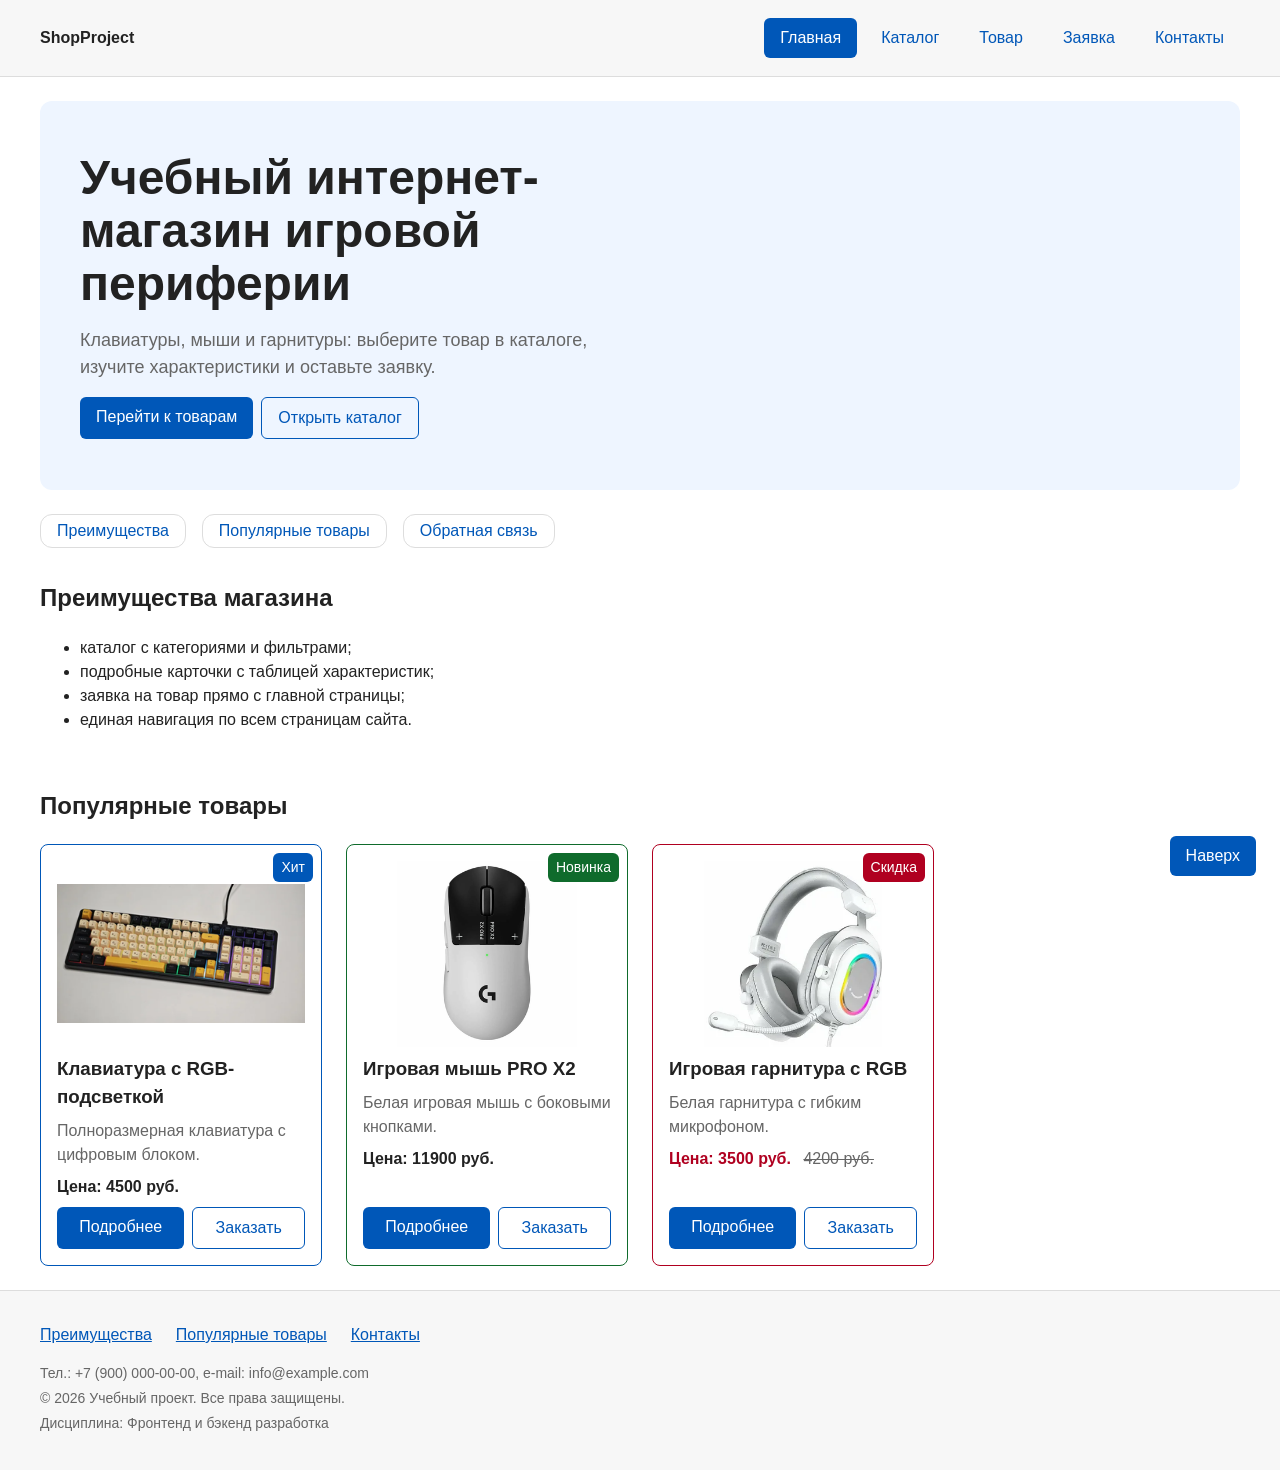
==== commit 6fbb7074: "fix: improve accessibility and add Lighthouse report" ====
--- a/index.html
+++ b/index.html
@@ -16,6 +16,8 @@
 </head>
 
 <body>
+    <a class="skip-link" href="#main">Перейти к основному содержимому</a>
+
     <header class="site-header">
         <div class="site-header__inner">
             <a class="site-header__logo" href="index.html">ShopProject</a>
@@ -47,7 +49,7 @@
         </div>
     </header>
 
-    <main class="site-main">
+    <main class="site-main" id="main" tabindex="-1">
         <section class="hero">
             <div class="hero__content">
                 <h1 class="hero__title">Учебный интернет-магазин игровой периферии</h1>
@@ -97,8 +99,8 @@
                     <p class="product-card__description">Полноразмерная клавиатура с цифровым блоком.</p>
                     <p class="product-card__price">Цена: 4500 руб.</p>
                     <div class="product-card__actions">
-                        <a class="button button--primary product-card__button" href="product.html">Подробнее</a>
-                        <button class="button button--secondary product-card__button" type="button" data-product="Клавиатура с RGB-подсветкой">Заказать</button>
+                        <a class="button button--primary product-card__button" href="product.html" aria-label="Подробнее: Клавиатура с RGB-подсветкой">Подробнее</a>
+                        <button class="button button--secondary product-card__button" type="button" data-product="Клавиатура с RGB-подсветкой" aria-label="Заказать: Клавиатура с RGB-подсветкой">Заказать</button>
                     </div>
                 </article>
                 <article class="product-card product-card--new" data-category="mice">
@@ -108,8 +110,8 @@
                     <p class="product-card__description">Белая игровая мышь с боковыми кнопками.</p>
                     <p class="product-card__price">Цена: 11900 руб.</p>
                     <div class="product-card__actions">
-                        <a class="button button--primary product-card__button" href="product-2.html">Подробнее</a>
-                        <button class="button button--secondary product-card__button" type="button" data-product="Игровая мышь PRO X2">Заказать</button>
+                        <a class="button button--primary product-card__button" href="product-2.html" aria-label="Подробнее: Игровая мышь PRO X2">Подробнее</a>
+                        <button class="button button--secondary product-card__button" type="button" data-product="Игровая мышь PRO X2" aria-label="Заказать: Игровая мышь PRO X2">Заказать</button>
                     </div>
                 </article>
                 <article class="product-card product-card--discount" data-category="headsets">
@@ -119,8 +121,8 @@
                     <p class="product-card__description">Белая гарнитура с гибким микрофоном.</p>
                     <p class="product-card__price">Цена: 3500 руб. <s class="product-card__old-price">4200 руб.</s></p>
                     <div class="product-card__actions">
-                        <a class="button button--primary product-card__button" href="product-3.html">Подробнее</a>
-                        <button class="button button--secondary product-card__button" type="button" data-product="Игровая гарнитура с RGB">Заказать</button>
+                        <a class="button button--primary product-card__button" href="product-3.html" aria-label="Подробнее: Игровая гарнитура с RGB">Подробнее</a>
+                        <button class="button button--secondary product-card__button" type="button" data-product="Игровая гарнитура с RGB" aria-label="Заказать: Игровая гарнитура с RGB">Заказать</button>
                     </div>
                 </article>
             </div>
@@ -129,11 +131,13 @@
 
     <footer class="site-footer" id="contacts">
         <div class="site-footer__inner">
-            <ul class="site-footer__links">
-                <li><a class="site-footer__link" href="index.html#advantages">Преимущества</a></li>
+            <nav class="site-footer__nav" aria-label="Навигация в подвале">
+                <ul class="site-footer__links">
+                    <li><a class="site-footer__link" href="index.html#advantages">Преимущества</a></li>
                 <li><a class="site-footer__link" href="index.html#popular">Популярные товары</a></li>
                 <li><a class="site-footer__link" href="contacts.html">Контакты</a></li>
-            </ul>
+                </ul>
+            </nav>
             <p class="site-footer__text">Тел.: +7 (900) 000-00-00, e-mail: info@example.com</p>
             <p class="site-footer__text">&copy; 2026 Учебный проект. Все права защищены.</p>
             <p class="site-footer__text">Дисциплина: Фронтенд и бэкенд разработка</p>
@@ -143,33 +147,40 @@
     <a class="to-top" href="#" aria-label="Наверх">Наверх</a>
 
     <dialog class="order-dialog" id="order-dialog" aria-labelledby="order-dialog-title">
-        <h2 class="order-dialog__title" id="order-dialog-title">Оформление заявки</h2>
+        <div class="order-dialog__header">
+            <h2 class="order-dialog__title" id="order-dialog-title">Оформление заявки</h2>
+            <button class="order-dialog__close" type="button" aria-label="Закрыть окно" data-close-dialog>
+                <span aria-hidden="true">×</span>
+            </button>
+        </div>
         <p class="order-dialog__product">Товар: <strong id="selected-product-name"></strong></p>
+        <p class="form-note">Поля, отмеченные звёздочкой (*), обязательны для заполнения.</p>
 
         <form class="order-form" id="order-dialog-form" action="#" method="post" novalidate>
             <input id="selected-product" name="selected-product" type="hidden">
 
             <div class="order-form__field">
-                <label class="order-form__label" for="dialog-name">Имя</label>
+                <label class="order-form__label" for="dialog-name">Имя *</label>
                 <input class="order-form__input" id="dialog-name" name="name" type="text"
                     placeholder="Введите ваше имя" minlength="2" autocomplete="given-name" required>
             </div>
 
             <div class="order-form__field">
-                <label class="order-form__label" for="dialog-email">E-mail</label>
+                <label class="order-form__label" for="dialog-email">E-mail *</label>
                 <input class="order-form__input" id="dialog-email" name="email" type="email"
                     placeholder="example@mail.ru" autocomplete="email" required>
             </div>
 
             <div class="order-form__field">
-                <label class="order-form__label" for="dialog-phone">Телефон</label>
+                <label class="order-form__label" for="dialog-phone">Телефон *</label>
                 <input class="order-form__input" id="dialog-phone" name="phone" type="tel" inputmode="tel"
-                    placeholder="+7 (900) 000-00-00" pattern="^\+7 \(\d{3}\) \d{3}-\d{2}-\d{2}$" required>
-                <small class="order-form__hint">Формат: +7 (900) 000-00-00</small>
-            </div>
-
-            <div class="order-form__field">
-                <label class="order-form__label" for="dialog-topic">Тема заявки</label>
+                    placeholder="+7 (900) 000-00-00" pattern="^\+7 \(\d{3}\) \d{3}-\d{2}-\d{2}$"
+                    aria-describedby="dialog-phone-hint" required>
+                <small class="order-form__hint" id="dialog-phone-hint">Формат: +7 (900) 000-00-00</small>
+            </div>
+
+            <div class="order-form__field">
+                <label class="order-form__label" for="dialog-topic">Тема заявки *</label>
                 <select class="order-form__select" id="dialog-topic" name="topic" required>
                     <option value="">Выберите тему</option>
                     <option value="product">Заказ товара</option>
--- a/css/style.css
+++ b/css/style.css
@@ -13,7 +13,7 @@
   --color-surface: #f7f7f7;
   --color-surface-accent: #eef5ff;
   --color-danger: #b00020;
-  --color-success: #168a2f;
+  --color-success: #0f6b2c;
   --color-success-bg: #eefaf0;
   --color-white: #ffffff;
 
@@ -745,3 +745,94 @@
   color: var(--color-white);
   background-color: var(--color-primary-dark);
 }
+
+/* ===============================
+   17. Доступность (A11y)
+   =============================== */
+
+/* Ссылка пропуска: скрыта за верхней границей и появляется при фокусе. */
+.skip-link {
+  position: fixed;
+  left: 16px;
+  top: -100px;
+  z-index: calc(var(--z-modal) + 1);
+  padding: 8px 12px;
+  color: var(--color-white);
+  background-color: #111111;
+  border-radius: var(--radius-sm);
+  text-decoration: none;
+}
+
+.skip-link:focus,
+.skip-link:focus-visible {
+  top: 16px;
+}
+
+/* Основное содержимое получает фокус по skip-link, рамка контейнеру не нужна. */
+#main:focus {
+  outline: none;
+}
+
+/* Видимый фокус для всех интерактивных элементов. */
+:focus-visible,
+a:focus-visible,
+button:focus-visible,
+input:focus-visible,
+select:focus-visible,
+textarea:focus-visible,
+.button:focus-visible,
+.order-form__input:focus-visible,
+.order-form__select:focus-visible,
+.order-form__textarea:focus-visible,
+.order-form__checkbox:focus-visible,
+.catalog-filters__input:focus-visible {
+  outline: 3px solid var(--color-primary);
+  outline-offset: 3px;
+}
+
+/* Заголовок и кнопка закрытия модального окна. */
+.order-dialog__header {
+  display: flex;
+  align-items: flex-start;
+  justify-content: space-between;
+  gap: var(--space-md);
+  margin-bottom: var(--space-sm);
+}
+
+.order-dialog__title {
+  margin: 0;
+}
+
+.order-dialog__close {
+  display: inline-flex;
+  align-items: center;
+  justify-content: center;
+  flex: 0 0 auto;
+  width: 44px;
+  height: 44px;
+  padding: 0;
+  border: 1px solid var(--color-border);
+  border-radius: var(--radius-sm);
+  color: var(--color-text);
+  background-color: var(--color-bg);
+  font-size: 24px;
+  line-height: 1;
+  cursor: pointer;
+}
+
+.order-dialog__close:hover {
+  border-color: var(--color-primary);
+  color: var(--color-primary);
+}
+
+/* Пояснение к обязательным полям. */
+.form-note {
+  margin: 0 0 var(--space-md);
+  color: var(--color-muted);
+  font-size: var(--font-size-sm);
+}
+
+/* Сообщение об ошибке не должно зависеть только от цвета. */
+.order-form__error {
+  font-weight: 700;
+}
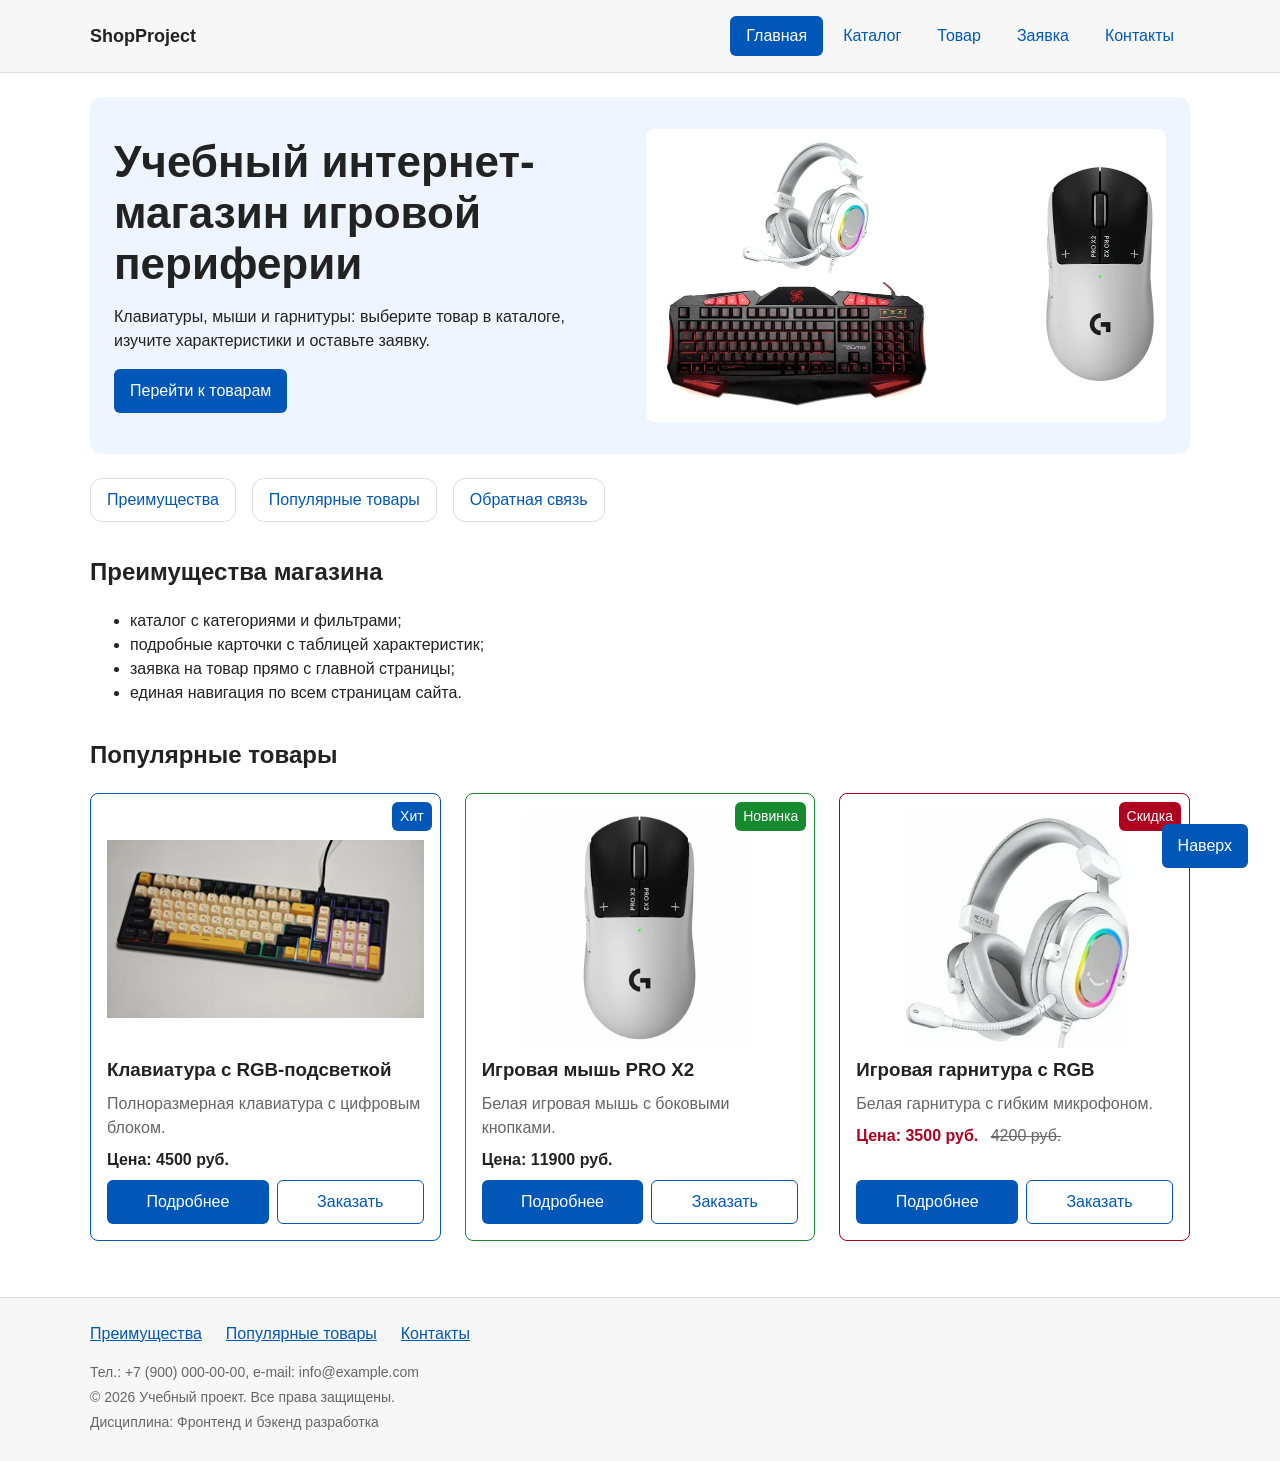
==== commit 88df8237: "chore: copy base from kr1" ====
--- a/index.html
+++ b/index.html
@@ -1,10 +1,9 @@
 <!DOCTYPE html>
-<html lang="ru" class="no-js">
+<html lang="ru">
 
 <head>
     <meta charset="UTF-8">
     <meta name="viewport" content="width=device-width, initial-scale=1.0">
-    <script>document.documentElement.classList.replace('no-js', 'js');</script>
     <meta name="description" content="Главная страница учебного интернет-магазина игровой периферии: преимущества, популярные товары, быстрая заявка.">
     <title>Учебный интернет-магазин</title>
     <link rel="stylesheet" href="css/style.css">
@@ -16,18 +15,11 @@
 </head>
 
 <body>
-    <a class="skip-link" href="#main">Перейти к основному содержимому</a>
-
     <header class="site-header">
         <div class="site-header__inner">
             <a class="site-header__logo" href="index.html">ShopProject</a>
 
-            <button class="site-nav-toggle" type="button" aria-expanded="false" aria-controls="site-nav">
-                <span class="site-nav-toggle__icon" aria-hidden="true"></span>
-                <span class="site-nav-toggle__text">Меню</span>
-            </button>
-
-            <nav class="site-nav" id="site-nav" aria-label="Основная навигация">
+            <nav class="site-nav" aria-label="Основная навигация">
                 <ul class="site-nav__list">
                     <li class="site-nav__item">
                         <a class="site-nav__link site-nav__link--active" aria-current="page" href="index.html">Главная</a>
@@ -49,25 +41,19 @@
         </div>
     </header>
 
-    <main class="site-main" id="main" tabindex="-1">
+    <main class="site-main">
         <section class="hero">
             <div class="hero__content">
                 <h1 class="hero__title">Учебный интернет-магазин игровой периферии</h1>
                 <p class="hero__text">
                     Клавиатуры, мыши и гарнитуры: выберите товар в каталоге, изучите характеристики и оставьте заявку.
                 </p>
-                <div class="hero__actions">
-                    <a class="button button--primary" href="#popular">Перейти к товарам</a>
-                    <a class="button button--secondary" href="catalog.html">Открыть каталог</a>
-                </div>
+                <a class="button button--primary" href="#popular">Перейти к товарам</a>
             </div>
-            <picture class="hero__media">
-                <source media="(min-width: 1200px)" srcset="images/hero-desktop.webp" type="image/webp">
-                <source media="(min-width: 768px)" srcset="images/hero-tablet.webp" type="image/webp">
-                <source srcset="images/hero-mobile.webp" type="image/webp">
-                <img class="hero__image" src="images/hero-desktop.png"
-                    alt="Клавиатура с цифровым блоком и RGB-подсветкой из учебного каталога"
-                    width="760" height="428" fetchpriority="high" decoding="async">
+            <picture>
+                <source media="(min-width: 1200px)" srcset="images/hero-desktop.jpg">
+                <source media="(min-width: 768px)" srcset="images/hero-tablet.jpg">
+                <img class="hero__image" src="images/hero-mobile.jpg" alt="Игровая клавиатура с красной подсветкой, белая гарнитура и белая беспроводная мышь" width="640" height="360" fetchpriority="high">
             </picture>
         </section>
 
@@ -94,35 +80,35 @@
             <div class="products-grid">
                 <article class="product-card product-card--featured" data-category="keyboards">
                     <span class="product-card__badge">Хит</span>
-                    <img class="product-card__image" src="images/product-1.png" alt="Клавиатура с цифровым блоком, чёрно-бежево-жёлтые клавиши, RGB-подсветка" width="760" height="428" loading="lazy" srcset="images/product-1-320.png 320w, images/product-1-480.png 480w, images/product-1-640.png 640w, images/product-1.png 760w" sizes="(max-width: 639px) 100vw, (max-width: 1023px) 50vw, (max-width: 1279px) 33vw, 25vw" decoding="async">
+                    <img class="product-card__image" src="images/product-1.png" srcset="images/product-1-320.png 320w, images/product-1-480.png 480w, images/product-1.png 760w" sizes="(max-width: 639px) calc(100vw - 66px), (max-width: 1023px) calc(50vw - 66px), 300px" alt="Клавиатура с цифровым блоком, чёрно-бежево-жёлтые клавиши, RGB-подсветка" width="760" height="428" loading="lazy">
                     <h3 class="product-card__title">Клавиатура с RGB-подсветкой</h3>
                     <p class="product-card__description">Полноразмерная клавиатура с цифровым блоком.</p>
                     <p class="product-card__price">Цена: 4500 руб.</p>
                     <div class="product-card__actions">
-                        <a class="button button--primary product-card__button" href="product.html" aria-label="Подробнее: Клавиатура с RGB-подсветкой">Подробнее</a>
-                        <button class="button button--secondary product-card__button" type="button" data-product="Клавиатура с RGB-подсветкой" aria-label="Заказать: Клавиатура с RGB-подсветкой">Заказать</button>
+                        <a class="button button--primary product-card__button" href="product.html">Подробнее</a>
+                        <button class="button button--secondary product-card__button" type="button" data-product="Клавиатура с RGB-подсветкой">Заказать</button>
                     </div>
                 </article>
                 <article class="product-card product-card--new" data-category="mice">
                     <span class="product-card__badge">Новинка</span>
-                    <img class="product-card__image" src="images/product-2.png" alt="Белая игровая мышь PRO X2 с чёрной верхней панелью, вид сверху" width="779" height="800" loading="lazy" srcset="images/product-2-320.png 320w, images/product-2-480.png 480w, images/product-2-640.png 640w, images/product-2.png 779w" sizes="(max-width: 639px) 100vw, (max-width: 1023px) 50vw, (max-width: 1279px) 33vw, 25vw" decoding="async">
+                    <img class="product-card__image" src="images/product-2.png" srcset="images/product-2-320.png 320w, images/product-2-480.png 480w, images/product-2.png 779w" sizes="(max-width: 639px) calc(100vw - 66px), (max-width: 1023px) calc(50vw - 66px), 300px" alt="Белая игровая мышь PRO X2 с чёрной верхней панелью, вид сверху" width="779" height="800" loading="lazy">
                     <h3 class="product-card__title">Игровая мышь PRO X2</h3>
                     <p class="product-card__description">Белая игровая мышь с боковыми кнопками.</p>
                     <p class="product-card__price">Цена: 11900 руб.</p>
                     <div class="product-card__actions">
-                        <a class="button button--primary product-card__button" href="product-2.html" aria-label="Подробнее: Игровая мышь PRO X2">Подробнее</a>
-                        <button class="button button--secondary product-card__button" type="button" data-product="Игровая мышь PRO X2" aria-label="Заказать: Игровая мышь PRO X2">Заказать</button>
+                        <a class="button button--primary product-card__button" href="product-2.html">Подробнее</a>
+                        <button class="button button--secondary product-card__button" type="button" data-product="Игровая мышь PRO X2">Заказать</button>
                     </div>
                 </article>
                 <article class="product-card product-card--discount" data-category="headsets">
                     <span class="product-card__badge">Скидка</span>
-                    <img class="product-card__image" src="images/product-3.png" alt="Белая игровая гарнитура с RGB-кольцом на чашке и микрофоном" width="307" height="320" loading="lazy" srcset="images/product-3-160.png 160w, images/product-3.png 307w" sizes="(max-width: 639px) 100vw, (max-width: 1023px) 50vw, (max-width: 1279px) 33vw, 25vw" decoding="async">
+                    <img class="product-card__image" src="images/product-3.png" alt="Белая игровая гарнитура с RGB-кольцом на чашке и микрофоном" width="307" height="320" loading="lazy">
                     <h3 class="product-card__title">Игровая гарнитура с RGB</h3>
                     <p class="product-card__description">Белая гарнитура с гибким микрофоном.</p>
                     <p class="product-card__price">Цена: 3500 руб. <s class="product-card__old-price">4200 руб.</s></p>
                     <div class="product-card__actions">
-                        <a class="button button--primary product-card__button" href="product-3.html" aria-label="Подробнее: Игровая гарнитура с RGB">Подробнее</a>
-                        <button class="button button--secondary product-card__button" type="button" data-product="Игровая гарнитура с RGB" aria-label="Заказать: Игровая гарнитура с RGB">Заказать</button>
+                        <a class="button button--primary product-card__button" href="product-3.html">Подробнее</a>
+                        <button class="button button--secondary product-card__button" type="button" data-product="Игровая гарнитура с RGB">Заказать</button>
                     </div>
                 </article>
             </div>
@@ -131,13 +117,11 @@
 
     <footer class="site-footer" id="contacts">
         <div class="site-footer__inner">
-            <nav class="site-footer__nav" aria-label="Навигация в подвале">
-                <ul class="site-footer__links">
-                    <li><a class="site-footer__link" href="index.html#advantages">Преимущества</a></li>
+            <ul class="site-footer__links">
+                <li><a class="site-footer__link" href="index.html#advantages">Преимущества</a></li>
                 <li><a class="site-footer__link" href="index.html#popular">Популярные товары</a></li>
                 <li><a class="site-footer__link" href="contacts.html">Контакты</a></li>
-                </ul>
-            </nav>
+            </ul>
             <p class="site-footer__text">Тел.: +7 (900) 000-00-00, e-mail: info@example.com</p>
             <p class="site-footer__text">&copy; 2026 Учебный проект. Все права защищены.</p>
             <p class="site-footer__text">Дисциплина: Фронтенд и бэкенд разработка</p>
@@ -147,40 +131,33 @@
     <a class="to-top" href="#" aria-label="Наверх">Наверх</a>
 
     <dialog class="order-dialog" id="order-dialog" aria-labelledby="order-dialog-title">
-        <div class="order-dialog__header">
-            <h2 class="order-dialog__title" id="order-dialog-title">Оформление заявки</h2>
-            <button class="order-dialog__close" type="button" aria-label="Закрыть окно" data-close-dialog>
-                <span aria-hidden="true">×</span>
-            </button>
-        </div>
+        <h2 class="order-dialog__title" id="order-dialog-title">Оформление заявки</h2>
         <p class="order-dialog__product">Товар: <strong id="selected-product-name"></strong></p>
-        <p class="form-note">Поля, отмеченные звёздочкой (*), обязательны для заполнения.</p>
 
         <form class="order-form" id="order-dialog-form" action="#" method="post" novalidate>
             <input id="selected-product" name="selected-product" type="hidden">
 
             <div class="order-form__field">
-                <label class="order-form__label" for="dialog-name">Имя *</label>
+                <label class="order-form__label" for="dialog-name">Имя</label>
                 <input class="order-form__input" id="dialog-name" name="name" type="text"
                     placeholder="Введите ваше имя" minlength="2" autocomplete="given-name" required>
             </div>
 
             <div class="order-form__field">
-                <label class="order-form__label" for="dialog-email">E-mail *</label>
+                <label class="order-form__label" for="dialog-email">E-mail</label>
                 <input class="order-form__input" id="dialog-email" name="email" type="email"
                     placeholder="example@mail.ru" autocomplete="email" required>
             </div>
 
             <div class="order-form__field">
-                <label class="order-form__label" for="dialog-phone">Телефон *</label>
+                <label class="order-form__label" for="dialog-phone">Телефон</label>
                 <input class="order-form__input" id="dialog-phone" name="phone" type="tel" inputmode="tel"
-                    placeholder="+7 (900) 000-00-00" pattern="^\+7 \(\d{3}\) \d{3}-\d{2}-\d{2}$"
-                    aria-describedby="dialog-phone-hint" required>
-                <small class="order-form__hint" id="dialog-phone-hint">Формат: +7 (900) 000-00-00</small>
+                    placeholder="+7 (900) 000-00-00" pattern="^\+7 \(\d{3}\) \d{3}-\d{2}-\d{2}$" required>
+                <small class="order-form__hint">Формат: +7 (900) 000-00-00</small>
             </div>
 
             <div class="order-form__field">
-                <label class="order-form__label" for="dialog-topic">Тема заявки *</label>
+                <label class="order-form__label" for="dialog-topic">Тема заявки</label>
                 <select class="order-form__select" id="dialog-topic" name="topic" required>
                     <option value="">Выберите тему</option>
                     <option value="product">Заказ товара</option>
@@ -189,13 +166,13 @@
                 </select>
             </div>
 
-            <div class="order-form__field order-form__field--wide">
+            <div class="order-form__field">
                 <label class="order-form__label" for="dialog-comment">Комментарий</label>
                 <textarea class="order-form__textarea" id="dialog-comment" name="comment" rows="3"
                     placeholder="Укажите дополнительную информацию"></textarea>
             </div>
 
-            <div class="order-form__field order-form__field--wide">
+            <div class="order-form__field">
                 <label class="order-form__label order-form__label--inline" for="dialog-agreement">
                     <input class="order-form__checkbox" id="dialog-agreement" name="agreement" type="checkbox" required>
                     Я согласен на обработку данных
--- a/css/style.css
+++ b/css/style.css
@@ -13,7 +13,7 @@
   --color-surface: #f7f7f7;
   --color-surface-accent: #eef5ff;
   --color-danger: #b00020;
-  --color-success: #0f6b2c;
+  --color-success: #168a2f;
   --color-success-bg: #eefaf0;
   --color-white: #ffffff;
 
@@ -745,94 +745,3 @@
   color: var(--color-white);
   background-color: var(--color-primary-dark);
 }
-
-/* ===============================
-   17. Доступность (A11y)
-   =============================== */
-
-/* Ссылка пропуска: скрыта за верхней границей и появляется при фокусе. */
-.skip-link {
-  position: fixed;
-  left: 16px;
-  top: -100px;
-  z-index: calc(var(--z-modal) + 1);
-  padding: 8px 12px;
-  color: var(--color-white);
-  background-color: #111111;
-  border-radius: var(--radius-sm);
-  text-decoration: none;
-}
-
-.skip-link:focus,
-.skip-link:focus-visible {
-  top: 16px;
-}
-
-/* Основное содержимое получает фокус по skip-link, рамка контейнеру не нужна. */
-#main:focus {
-  outline: none;
-}
-
-/* Видимый фокус для всех интерактивных элементов. */
-:focus-visible,
-a:focus-visible,
-button:focus-visible,
-input:focus-visible,
-select:focus-visible,
-textarea:focus-visible,
-.button:focus-visible,
-.order-form__input:focus-visible,
-.order-form__select:focus-visible,
-.order-form__textarea:focus-visible,
-.order-form__checkbox:focus-visible,
-.catalog-filters__input:focus-visible {
-  outline: 3px solid var(--color-primary);
-  outline-offset: 3px;
-}
-
-/* Заголовок и кнопка закрытия модального окна. */
-.order-dialog__header {
-  display: flex;
-  align-items: flex-start;
-  justify-content: space-between;
-  gap: var(--space-md);
-  margin-bottom: var(--space-sm);
-}
-
-.order-dialog__title {
-  margin: 0;
-}
-
-.order-dialog__close {
-  display: inline-flex;
-  align-items: center;
-  justify-content: center;
-  flex: 0 0 auto;
-  width: 44px;
-  height: 44px;
-  padding: 0;
-  border: 1px solid var(--color-border);
-  border-radius: var(--radius-sm);
-  color: var(--color-text);
-  background-color: var(--color-bg);
-  font-size: 24px;
-  line-height: 1;
-  cursor: pointer;
-}
-
-.order-dialog__close:hover {
-  border-color: var(--color-primary);
-  color: var(--color-primary);
-}
-
-/* Пояснение к обязательным полям. */
-.form-note {
-  margin: 0 0 var(--space-md);
-  color: var(--color-muted);
-  font-size: var(--font-size-sm);
-}
-
-/* Сообщение об ошибке не должно зависеть только от цвета. */
-.order-form__error {
-  font-weight: 700;
-}
--- a/css/responsive.css
+++ b/css/responsive.css
@@ -3,16 +3,21 @@
   Подход: Mobile First.
   Базовые стили рассчитаны на мобильный экран.
   Расширения добавляются через min-width медиазапросы.
+
+  Файл подключается ПОСЛЕ style.css и переопределяет его десктопные
+  правила (сетки, sticky, фиксированные отступы).
+
+  Брейкпоинты:
+    640px  — крупный телефон / небольшой планшет (2 колонки карточек)
+    768px  — планшет (меню в строку, sticky-шапка, карточка товара в 2 колонки)
+    900px  — hero и страница заявки в 2 колонки
+    1024px — desktop (каталог с боковым фильтром, 3 колонки на главной)
+    1200px — широкий desktop (3 колонки карточек в каталоге)
 */
 
 /* ===============================
-   1. Базовые правила и контейнеры
-   =============================== */
-
-:root {
-  --container-width: 1200px;
-  --space-section: clamp(24px, 5vw, 56px);
-}
+   1. Базовые правила
+   =============================== */
 
 *,
 *::before,
@@ -30,203 +35,160 @@
   height: auto;
 }
 
+/* Временная страховка от горизонтального скролла.
+   Не заменяет исправление раскладки: все блоки ниже сделаны так,
+   чтобы не выходить за ширину экрана. */
 body {
   overflow-x: hidden;
 }
 
-/* Ширина основного контейнера: почти весь экран, но не больше 1200px. */
+/* Отступ под липкой шапкой: на мобильном шапка не липкая. */
+:root {
+  --header-offset: var(--space-md);
+}
+
 .site-main {
-  padding: clamp(16px, 4vw, 24px);
+  padding: var(--space-md);
 }
 
 .section {
-  margin-bottom: var(--space-section);
-}
-
-.section:last-child {
-  margin-bottom: 0;
-}
-
-.site-footer {
-  padding: clamp(20px, 4vw, 32px) clamp(16px, 4vw, 24px);
-}
-
-/* Утилита: текст виден только скринридеру. */
-.visually-hidden {
-  position: absolute;
-  width: 1px;
-  height: 1px;
-  margin: -1px;
-  padding: 0;
-  overflow: hidden;
-  clip: rect(0 0 0 0);
-  white-space: nowrap;
-  border: 0;
-}
-
-/* ===============================
-   2. Шапка и адаптивное меню
-   =============================== */
-
-/* На мобильном экране шапка не закрепляется, чтобы не занимать полэкрана. */
-.site-header {
-  position: static;
-  padding: 0 clamp(12px, 4vw, 24px);
-}
-
-.site-header__inner {
-  gap: var(--space-sm);
-  padding: var(--space-sm) 0;
-}
-
-.site-header__logo {
-  display: inline-flex;
-  align-items: center;
-  min-height: 44px;
-}
-
-/* Кнопка-гамбургер. Показывается только на мобильном экране. */
-.site-nav-toggle {
+  margin-bottom: var(--space-lg);
+}
+
+.section h1 {
+  font-size: clamp(24px, 6vw, 32px);
+  line-height: 1.2;
+}
+
+/* Крупные области нажатия на сенсорных экранах (минимум 44px). */
+.button {
   display: inline-flex;
   align-items: center;
   justify-content: center;
-  gap: var(--space-sm);
-  min-width: 44px;
   min-height: 44px;
-  padding: 8px 12px;
-  border: 1px solid var(--color-border);
-  border-radius: var(--radius-sm);
-  color: var(--color-text);
-  background-color: var(--color-bg);
-  font: inherit;
-  cursor: pointer;
-}
-
-.site-nav-toggle:hover {
-  border-color: var(--color-primary);
-  color: var(--color-primary);
-}
-
-.site-nav-toggle__icon {
-  position: relative;
-  display: block;
-  width: 20px;
-  height: 2px;
-  border-radius: 2px;
-  background-color: currentColor;
-}
-
-.site-nav-toggle__icon::before,
-.site-nav-toggle__icon::after {
-  content: "";
-  position: absolute;
-  left: 0;
-  width: 20px;
-  height: 2px;
-  border-radius: 2px;
-  background-color: currentColor;
-  transition: transform 0.2s ease, top 0.2s ease, opacity 0.2s ease;
-}
-
-.site-nav-toggle__icon::before {
-  top: -6px;
-}
-
-.site-nav-toggle__icon::after {
-  top: 6px;
-}
-
-.site-nav-toggle[aria-expanded="true"] .site-nav-toggle__icon {
-  background-color: transparent;
-}
-
-.site-nav-toggle[aria-expanded="true"] .site-nav-toggle__icon::before {
-  top: 0;
-  transform: rotate(45deg);
-}
-
-.site-nav-toggle[aria-expanded="true"] .site-nav-toggle__icon::after {
-  top: 0;
-  transform: rotate(-45deg);
-}
-
-/* Без JavaScript меню остаётся открытым, а кнопка скрывается. */
-.no-js .site-nav-toggle {
-  display: none;
-}
-
-.site-nav {
-  width: 100%;
-}
-
-/* Мобильное меню: пункты друг под другом на всю ширину. */
+  text-align: center;
+}
+
+@media (min-width: 768px) {
+  :root {
+    --header-offset: 88px;
+  }
+
+  .site-main {
+    padding: var(--space-lg);
+  }
+
+  .section {
+    margin-bottom: var(--space-xl);
+  }
+}
+
+/* ===============================
+   2. Шапка и навигация
+   =============================== */
+
+/* Мобильный экран: шапка не липкая, пункты меню идут в колонку. */
+.site-header {
+  position: static;
+  padding: 0 var(--space-md);
+}
+
+.site-header__inner {
+  flex-direction: column;
+  align-items: stretch;
+  gap: var(--space-xs);
+  padding: var(--space-sm) 0;
+}
+
+.site-header__logo {
+  padding: var(--space-sm) 0;
+  font-size: var(--font-size-lg);
+}
+
 .site-nav__list {
   flex-direction: column;
   align-items: stretch;
   gap: var(--space-xs);
-  padding-top: var(--space-sm);
 }
 
 .site-nav__link {
   display: block;
-  padding: 12px 16px;
-}
-
-/* Меню открывается и закрывается скриптом через модификатор. */
-.js .site-nav {
-  display: none;
-}
-
-.js .site-nav--open {
-  display: block;
-}
-
-@media (min-width: 768px) {
-  /* На планшете и desktop шапка закреплена сверху. */
+  padding: 12px var(--space-md);
+}
+
+@media (min-width: 768px) {
+  /* Планшет и desktop: меню в строку, шапка закрепляется. */
   .site-header {
     position: sticky;
     top: 0;
     z-index: var(--z-sticky);
+    padding: 0 var(--space-lg);
   }
 
   .site-header__inner {
-    flex-wrap: nowrap;
+    flex-direction: row;
+    align-items: center;
+    gap: var(--space-sm) var(--space-lg);
     padding: var(--space-md) 0;
   }
 
-  .site-nav-toggle {
-    display: none;
-  }
-
-  .site-nav,
-  .js .site-nav {
-    display: block;
-    width: auto;
+  .site-header__logo {
+    padding: 0;
   }
 
   .site-nav__list {
     flex-direction: row;
     flex-wrap: wrap;
     align-items: center;
-    gap: var(--space-sm);
-    padding-top: 0;
   }
 
   .site-nav__link {
+    display: inline-block;
     padding: var(--space-sm) var(--space-md);
   }
 }
 
 /* ===============================
-   3. Hero-блок
+   3. Подвал и ссылки-якоря
+   =============================== */
+
+.site-footer {
+  padding: var(--space-lg) var(--space-md);
+}
+
+.site-footer__links {
+  flex-direction: column;
+  gap: var(--space-sm);
+}
+
+.anchor-nav__link {
+  display: inline-flex;
+  align-items: center;
+  min-height: 44px;
+}
+
+@media (min-width: 640px) {
+  .site-footer__links {
+    flex-direction: row;
+    gap: var(--space-sm) var(--space-lg);
+  }
+}
+
+@media (min-width: 768px) {
+  .site-footer {
+    padding: var(--space-lg);
+  }
+}
+
+/* ===============================
+   4. Hero-блок (главная)
    =============================== */
 
 .hero {
   display: grid;
   gap: var(--space-lg);
   align-items: center;
-  margin-bottom: var(--space-lg);
-  padding: clamp(20px, 6vw, 48px) clamp(16px, 5vw, 40px);
+  padding: var(--space-lg) var(--space-md);
 }
 
 .hero__content {
@@ -236,27 +198,17 @@
 }
 
 .hero__title {
-  margin-bottom: 0;
-  font-size: clamp(28px, 7vw, 48px);
-  line-height: 1.1;
+  margin: 0;
+  font-size: clamp(26px, 5.5vw, 44px);
+  line-height: 1.15;
 }
 
 .hero__text {
-  max-width: 60ch;
   margin: 0;
-  color: var(--color-muted);
-  font-size: clamp(16px, 2.5vw, 18px);
-}
-
-.hero__actions {
-  display: flex;
-  flex-wrap: wrap;
-  gap: var(--space-sm);
-}
-
-.hero__media {
+}
+
+.hero picture {
   display: block;
-  margin: 0;
 }
 
 .hero__image {
@@ -267,19 +219,24 @@
   border-radius: var(--radius-md);
 }
 
+@media (min-width: 768px) {
+  .hero {
+    padding: var(--space-xl) var(--space-lg);
+  }
+}
+
 @media (min-width: 900px) {
   .hero {
     grid-template-columns: minmax(0, 1fr) minmax(320px, 520px);
-    gap: var(--space-xl);
-  }
-}
-
-/* ===============================
-   4. Сетка карточек товаров
+  }
+}
+
+/* ===============================
+   5. Сетка карточек товаров
    =============================== */
 
 .products-grid {
-  grid-template-columns: 1fr;
+  grid-template-columns: minmax(0, 1fr);
   gap: var(--space-md);
 }
 
@@ -292,18 +249,18 @@
   overflow-wrap: anywhere;
 }
 
-.product-card__image {
-  aspect-ratio: 4 / 3;
-}
-
-.product-card__actions .button {
+.product-card__button {
   flex: 1 1 auto;
-  text-align: center;
 }
 
 @media (min-width: 640px) {
   .products-grid {
     grid-template-columns: repeat(2, minmax(0, 1fr));
+  }
+}
+
+@media (min-width: 768px) {
+  .products-grid {
     gap: var(--space-lg);
   }
 }
@@ -312,127 +269,134 @@
   .products-grid {
     grid-template-columns: repeat(3, minmax(0, 1fr));
   }
-}
-
-@media (min-width: 1280px) {
-  .products-grid {
-    grid-template-columns: repeat(4, minmax(0, 1fr));
-  }
-}
-
-/* ===============================
-   5. Каталог и боковой фильтр
-   =============================== */
-
+
+  /* В каталоге слева стоит фильтр, поэтому места меньше: пока 2 колонки. */
+  .catalog-layout__products .products-grid {
+    grid-template-columns: repeat(2, minmax(0, 1fr));
+  }
+}
+
+@media (min-width: 1200px) {
+  .catalog-layout__products .products-grid {
+    grid-template-columns: repeat(3, minmax(0, 1fr));
+  }
+}
+
+/* ===============================
+   6. Каталог и боковой фильтр
+   =============================== */
+
+/* Мобильный экран: фильтр над товарами, не липкий. */
 .catalog-layout {
-  grid-template-columns: 1fr;
+  grid-template-columns: minmax(0, 1fr);
   grid-template-areas:
     "filters"
     "products";
   gap: var(--space-lg);
 }
 
-.catalog-layout__products {
-  min-width: 0;
-}
-
 .catalog-filters {
   position: static;
 }
 
-.catalog-filters__header {
-  display: flex;
-  align-items: center;
-  justify-content: space-between;
-  gap: var(--space-sm);
-}
-
-.catalog-filters__title {
-  margin: 0;
-}
-
-.catalog-filters__toggle {
-  display: inline-flex;
-  align-items: center;
-  gap: var(--space-xs);
+.catalog-filters__input {
   min-height: 44px;
-  padding: 8px 12px;
-  border: 1px solid var(--color-primary);
-  border-radius: var(--radius-sm);
-  color: var(--color-primary);
-  background-color: transparent;
-  font: inherit;
-  cursor: pointer;
-}
-
-.catalog-filters__toggle:hover {
-  color: var(--color-white);
-  background-color: var(--color-primary);
-}
-
-/* На мобильном фильтры свёрнуты, чтобы не отодвигать список товаров. */
-.js .catalog-filters__form {
-  display: none;
-}
-
-.js .catalog-filters--open .catalog-filters__form {
-  display: grid;
-}
-
-.catalog-filters__form {
-  padding-top: var(--space-md);
+  font-size: 16px;
+}
+
+.catalog-filters__label {
+  padding-block: var(--space-xs);
+}
+
+@media (min-width: 640px) {
+  /* Категория и цена рядом, кнопка на всю строку. */
+  .catalog-filters__form {
+    grid-template-columns: repeat(2, minmax(0, 1fr));
+    align-items: start;
+  }
+
+  .catalog-filters__form > .button {
+    grid-column: 1 / -1;
+    justify-self: start;
+  }
 }
 
 @media (min-width: 1024px) {
   .catalog-layout {
-    grid-template-columns: 280px minmax(0, 1fr);
+    grid-template-columns: 260px minmax(0, 1fr);
     grid-template-areas: "filters products";
     align-items: start;
   }
 
   .catalog-filters {
     position: sticky;
-    top: calc(var(--header-offset) + var(--space-sm));
-  }
-
-  .catalog-filters__toggle {
-    display: none;
-  }
-
-  .catalog-filters__form,
-  .js .catalog-filters__form {
-    display: grid;
-    padding-top: 0;
-  }
-}
-
-/* ===============================
-   6. Страница товара
-   =============================== */
+    top: var(--header-offset);
+  }
+
+  .catalog-filters__form {
+    grid-template-columns: minmax(0, 1fr);
+  }
+
+  .catalog-filters__form > .button {
+    justify-self: stretch;
+  }
+}
+
+/* ===============================
+   7. Изображения карточек
+   =============================== */
+
+/* aspect-ratio + object-fit: contain: товар целиком, без обрезки. */
+.product-card__image {
+  display: block;
+  width: 100%;
+  height: auto;
+  aspect-ratio: 4 / 3;
+  object-fit: contain;
+}
+
+.product-page__picture {
+  display: block;
+}
+
+/* ===============================
+   8. Карточка товара (страницы product*.html)
+   =============================== */
+
+.product-page__title {
+  font-size: clamp(24px, 6vw, 32px);
+  line-height: 1.2;
+}
 
 .product-page__layout {
-  grid-template-columns: 1fr;
+  grid-template-columns: minmax(0, 1fr);
   gap: var(--space-lg);
 }
 
-.product-page__info {
-  min-width: 0;
-}
-
+.product-page__price {
+  font-size: clamp(24px, 5vw, var(--font-size-xl));
+}
+
+/* На телефоне кнопки на всю ширину: удобно нажимать. */
 .product-page__actions .button {
-  text-align: center;
-}
-
-@media (min-width: 900px) {
+  flex: 1 1 100%;
+}
+
+@media (min-width: 640px) {
+  .product-page__actions .button {
+    flex: 0 0 auto;
+  }
+}
+
+@media (min-width: 768px) {
   .product-page__layout {
-    grid-template-columns: minmax(0, 1fr) minmax(0, 1fr);
+    grid-template-columns: repeat(2, minmax(0, 1fr));
     gap: var(--space-xl);
   }
 }
 
 /* ===============================
-   7. Адаптивная таблица характеристик:
-      на мобильном — карточки, на планшете — таблица
+   9. Таблица характеристик
    =============================== */
 
 .table-wrapper {
@@ -442,142 +406,31 @@
 }
 
 .product-table {
-  display: block;
   width: 100%;
+  min-width: 300px;
   border-collapse: collapse;
-}
-
-.product-table__caption {
-  display: block;
-  margin-bottom: var(--space-sm);
-}
-
-.product-table thead {
-  position: absolute;
-  width: 1px;
-  height: 1px;
-  margin: -1px;
-  padding: 0;
-  overflow: hidden;
-  clip: rect(0 0 0 0);
-  white-space: nowrap;
-  border: 0;
-}
-
-.product-table tbody {
-  display: block;
-}
-
-.product-table tr {
-  display: block;
-  margin-bottom: var(--space-md);
-  overflow: hidden;
-  border: 1px solid var(--color-border);
-  border-radius: var(--radius-md);
-  background-color: var(--color-bg);
 }
 
 .product-table th,
 .product-table td {
-  display: block;
-  width: 100%;
-  padding: 10px 12px;
-  border: 0;
-  border-bottom: 1px solid var(--color-border);
+  padding: var(--space-sm);
   text-align: left;
-}
-
-.product-table tr > :last-child {
-  border-bottom: 0;
-}
-
-.product-table th[scope="row"] {
-  position: absolute;
-  width: 1px;
-  height: 1px;
-  margin: -1px;
-  padding: 0;
-  overflow: hidden;
-  clip: rect(0 0 0 0);
-  white-space: nowrap;
-  border: 0;
-}
-
-.product-table td::before {
-  content: attr(data-label);
-  display: block;
-  margin-bottom: 2px;
-  color: var(--color-muted);
-  font-size: var(--font-size-sm);
-  font-weight: 700;
-}
-
-.product-table tbody tr:hover {
-  background-color: var(--color-bg);
-}
-
-@media (min-width: 768px) {
-  .product-table {
-    display: table;
-    min-width: 640px;
-  }
-
-  .product-table thead {
-    position: static;
-    width: auto;
-    height: auto;
-    margin: 0;
-    overflow: visible;
-    clip: auto;
-    white-space: normal;
-  }
-
-  .product-table tbody {
-    display: table-row-group;
-  }
-
-  .product-table tr {
-    display: table-row;
-    margin: 0;
-    overflow: visible;
-    border: 0;
-    border-radius: 0;
-  }
-
+  overflow-wrap: anywhere;
+}
+
+@media (min-width: 640px) {
   .product-table th,
   .product-table td {
-    display: table-cell;
-    width: auto;
-    padding: 12px 16px;
-    border: 1px solid var(--color-border);
-  }
-
-  .product-table th[scope="row"] {
-    position: static;
-    width: auto;
-    height: auto;
-    margin: 0;
-    overflow: visible;
-    clip: auto;
-    white-space: normal;
-    background-color: transparent;
-  }
-
-  .product-table td::before {
-    display: none;
-  }
-
-  .product-table tbody tr:hover {
-    background-color: var(--color-surface-accent);
-  }
-}
-
-/* ===============================
-   8. Страница заявки и форма
+    padding: var(--space-sm) var(--space-md);
+  }
+}
+
+/* ===============================
+   10. Форма заявки
    =============================== */
 
 .order-layout {
-  grid-template-columns: 1fr;
+  grid-template-columns: minmax(0, 1fr);
   gap: var(--space-lg);
 }
 
@@ -585,6 +438,7 @@
 .order-form__select,
 .order-form__textarea {
   min-height: 44px;
+  font-size: 16px; /* меньше 16px iOS увеличивает страницу при фокусе */
 }
 
 .order-form__textarea {
@@ -592,96 +446,109 @@
   resize: vertical;
 }
 
+.order-form__label--inline {
+  min-height: 44px;
+}
+
+.order-form__checkbox {
+  flex: none;
+  width: 24px;
+  height: 24px;
+}
+
+/* На телефоне кнопки формы друг под другом на всю ширину. */
 .order-form__actions {
-  flex-wrap: wrap;
-}
-
-.order-form__actions .button {
-  flex: 1 1 160px;
-  min-height: 44px;
-  text-align: center;
-}
-
-@media (min-width: 768px) {
-  .order-form {
-    display: grid;
+  flex-direction: column;
+}
+
+/* Страница заявки: сетка из полей. Модальное окно остаётся в одну колонку. */
+.order-layout .order-form {
+  display: grid;
+  gap: var(--space-md);
+}
+
+.order-layout .order-form__field {
+  margin-bottom: 0;
+}
+
+.order-layout .order-form__actions {
+  margin-top: 0;
+}
+
+@media (min-width: 640px) {
+  .order-form__actions {
+    flex-direction: row;
+  }
+
+  .order-layout .order-form {
     grid-template-columns: repeat(2, minmax(0, 1fr));
-    gap: var(--space-md) var(--space-lg);
-  }
-
-  .order-form__field {
-    margin-bottom: 0;
-  }
-
-  .order-form__field--wide,
-  .order-form__actions {
+  }
+
+  .order-layout .order-form__field--wide,
+  .order-layout .order-form__actions {
     grid-column: 1 / -1;
   }
 }
 
-@media (min-width: 1024px) {
+@media (min-width: 900px) {
   .order-layout {
-    grid-template-columns: minmax(0, 1fr) 320px;
-    align-items: start;
-  }
-}
-
-/* ===============================
-   9. Модальное окно, кнопка «Наверх»,
-      крошки и якорное меню
+    grid-template-columns: minmax(0, 1fr) 300px;
+    gap: var(--space-xl);
+  }
+}
+
+/* ===============================
+   11. Модальное окно <dialog>
    =============================== */
 
 .order-dialog {
   width: min(100% - 32px, 560px);
+  max-height: calc(100vh - 32px);
   max-height: calc(100dvh - 32px);
-  overflow-y: auto;
-}
-
-.order-dialog__product {
-  overflow-wrap: anywhere;
-}
+  padding: var(--space-md);
+  overflow: auto;
+}
+
+.order-dialog::backdrop {
+  background-color: rgb(0 0 0 / 0.5);
+}
+
+@media (min-width: 640px) {
+  .order-dialog {
+    padding: var(--space-lg);
+  }
+}
+
+/* ===============================
+   12. Фиксированные элементы
+   =============================== */
 
 .to-top {
+  right: var(--space-md);
+  bottom: var(--space-md);
   display: inline-flex;
   align-items: center;
-  justify-content: center;
-  width: 44px;
-  height: 44px;
-  padding: 0;
+  min-height: 44px;
+}
+
+/* Уведомление на телефоне поднято над кнопкой «Наверх», чтобы не перекрываться. */
+.success-message {
   right: var(--space-md);
-  bottom: var(--space-md);
-  font-size: 0;
-}
-
-.to-top::before {
-  content: "↑";
-  font-size: 22px;
-  font-weight: 700;
-  line-height: 1;
+  bottom: 72px;
+  left: var(--space-md);
+  max-width: none;
 }
 
 @media (min-width: 768px) {
   .to-top {
-    width: auto;
-    height: auto;
-    padding: var(--space-sm) var(--space-md);
-    right: var(--space-lg);
+    right: var(--space-xl);
+    bottom: var(--space-xl);
+  }
+
+  .success-message {
+    right: auto;
     bottom: var(--space-lg);
-    font-size: inherit;
-  }
-
-  .to-top::before {
-    content: none;
-  }
-}
-
-.breadcrumbs {
-  display: flex;
-  flex-wrap: wrap;
-  align-items: center;
-  row-gap: var(--space-xs);
-}
-
-.anchor-nav {
-  row-gap: var(--space-sm);
-}
+    left: var(--space-lg);
+    max-width: 360px;
+  }
+}
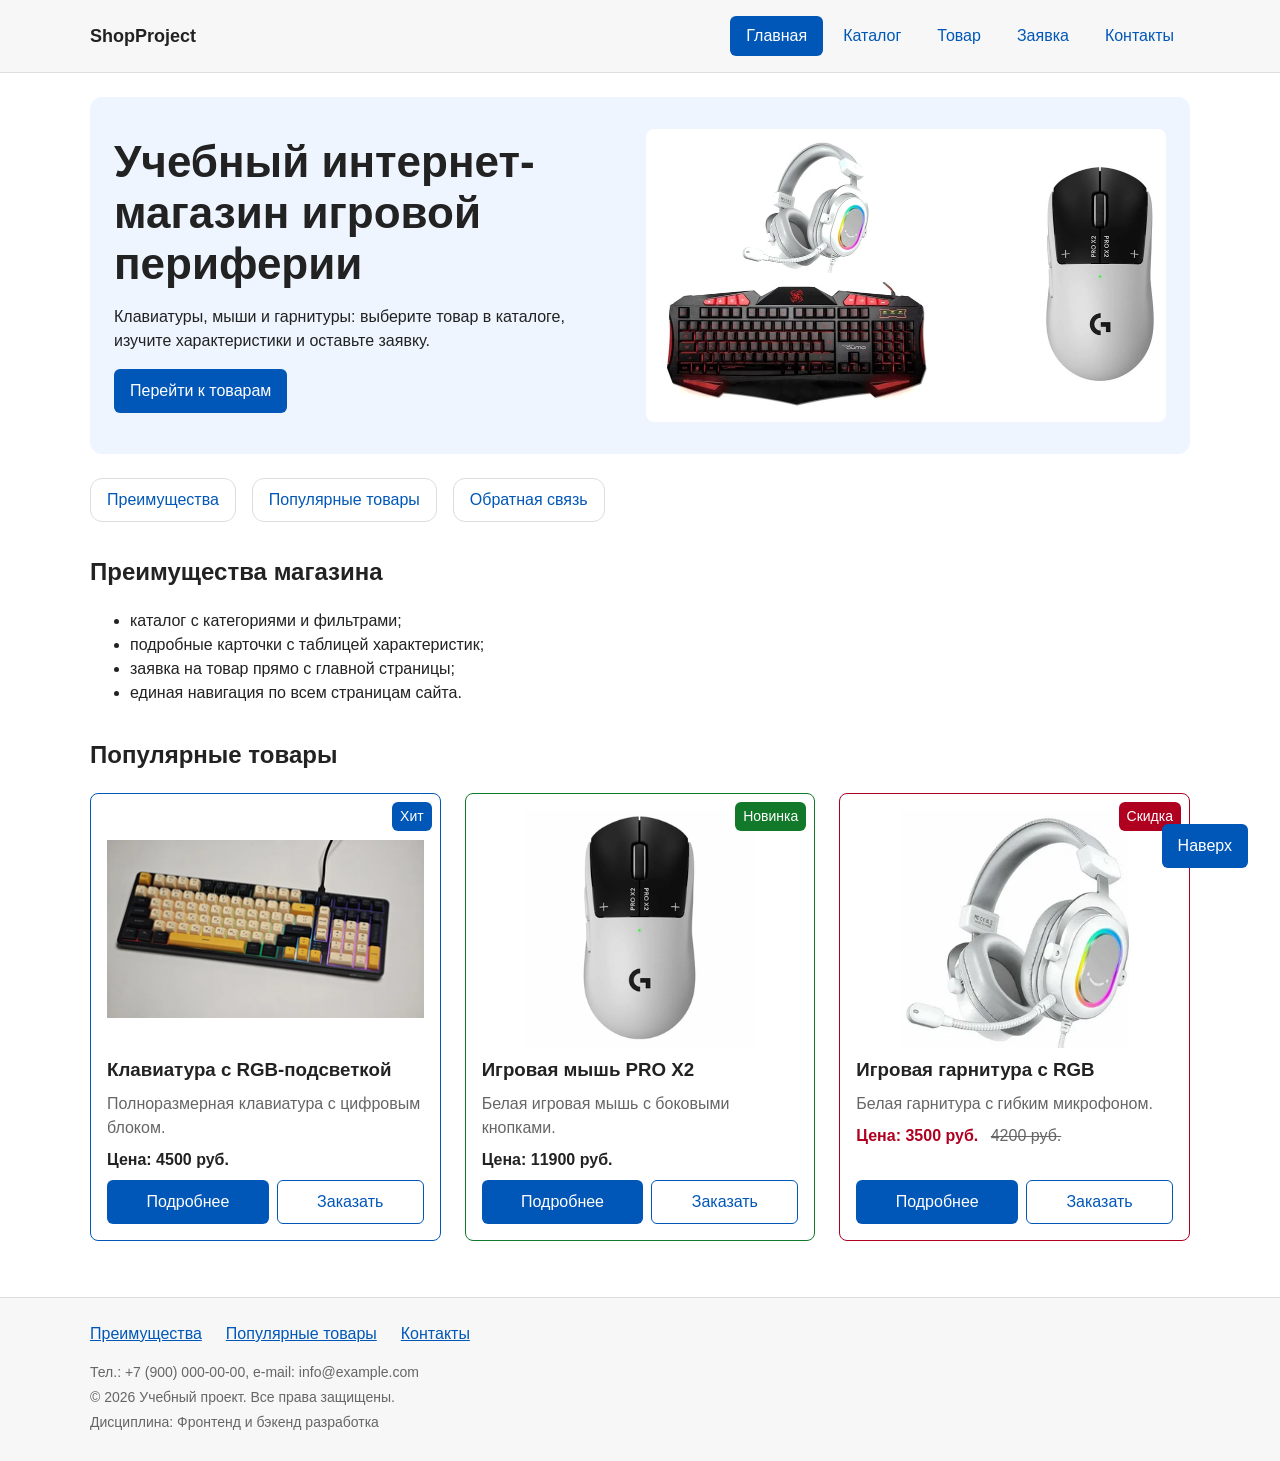
==== commit 6f244dbb: "fix: improve accessibility and add Lighthouse report" ====
--- a/index.html
+++ b/index.html
@@ -15,6 +15,8 @@
 </head>
 
 <body>
+    <a class="skip-link" href="#main">Перейти к основному содержимому</a>
+
     <header class="site-header">
         <div class="site-header__inner">
             <a class="site-header__logo" href="index.html">ShopProject</a>
@@ -41,7 +43,7 @@
         </div>
     </header>
 
-    <main class="site-main">
+    <main class="site-main" id="main" tabindex="-1">
         <section class="hero">
             <div class="hero__content">
                 <h1 class="hero__title">Учебный интернет-магазин игровой периферии</h1>
@@ -85,8 +87,8 @@
                     <p class="product-card__description">Полноразмерная клавиатура с цифровым блоком.</p>
                     <p class="product-card__price">Цена: 4500 руб.</p>
                     <div class="product-card__actions">
-                        <a class="button button--primary product-card__button" href="product.html">Подробнее</a>
-                        <button class="button button--secondary product-card__button" type="button" data-product="Клавиатура с RGB-подсветкой">Заказать</button>
+                        <a class="button button--primary product-card__button" href="product.html" aria-label="Подробнее: Клавиатура с RGB-подсветкой">Подробнее</a>
+                        <button class="button button--secondary product-card__button" type="button" data-product="Клавиатура с RGB-подсветкой" aria-label="Заказать: Клавиатура с RGB-подсветкой">Заказать</button>
                     </div>
                 </article>
                 <article class="product-card product-card--new" data-category="mice">
@@ -96,8 +98,8 @@
                     <p class="product-card__description">Белая игровая мышь с боковыми кнопками.</p>
                     <p class="product-card__price">Цена: 11900 руб.</p>
                     <div class="product-card__actions">
-                        <a class="button button--primary product-card__button" href="product-2.html">Подробнее</a>
-                        <button class="button button--secondary product-card__button" type="button" data-product="Игровая мышь PRO X2">Заказать</button>
+                        <a class="button button--primary product-card__button" href="product-2.html" aria-label="Подробнее: Игровая мышь PRO X2">Подробнее</a>
+                        <button class="button button--secondary product-card__button" type="button" data-product="Игровая мышь PRO X2" aria-label="Заказать: Игровая мышь PRO X2">Заказать</button>
                     </div>
                 </article>
                 <article class="product-card product-card--discount" data-category="headsets">
@@ -107,8 +109,8 @@
                     <p class="product-card__description">Белая гарнитура с гибким микрофоном.</p>
                     <p class="product-card__price">Цена: 3500 руб. <s class="product-card__old-price">4200 руб.</s></p>
                     <div class="product-card__actions">
-                        <a class="button button--primary product-card__button" href="product-3.html">Подробнее</a>
-                        <button class="button button--secondary product-card__button" type="button" data-product="Игровая гарнитура с RGB">Заказать</button>
+                        <a class="button button--primary product-card__button" href="product-3.html" aria-label="Подробнее: Игровая гарнитура с RGB">Подробнее</a>
+                        <button class="button button--secondary product-card__button" type="button" data-product="Игровая гарнитура с RGB" aria-label="Заказать: Игровая гарнитура с RGB">Заказать</button>
                     </div>
                 </article>
             </div>
@@ -128,36 +130,37 @@
         </div>
     </footer>
 
-    <a class="to-top" href="#" aria-label="Наверх">Наверх</a>
+    <a class="to-top" href="#">Наверх</a>
 
     <dialog class="order-dialog" id="order-dialog" aria-labelledby="order-dialog-title">
         <h2 class="order-dialog__title" id="order-dialog-title">Оформление заявки</h2>
         <p class="order-dialog__product">Товар: <strong id="selected-product-name"></strong></p>
 
         <form class="order-form" id="order-dialog-form" action="#" method="post" novalidate>
+            <p class="order-form__hint">Поля, отмеченные звёздочкой, обязательны для заполнения.</p>
             <input id="selected-product" name="selected-product" type="hidden">
 
             <div class="order-form__field">
-                <label class="order-form__label" for="dialog-name">Имя</label>
+                <label class="order-form__label" for="dialog-name">Имя *</label>
                 <input class="order-form__input" id="dialog-name" name="name" type="text"
                     placeholder="Введите ваше имя" minlength="2" autocomplete="given-name" required>
             </div>
 
             <div class="order-form__field">
-                <label class="order-form__label" for="dialog-email">E-mail</label>
+                <label class="order-form__label" for="dialog-email">E-mail *</label>
                 <input class="order-form__input" id="dialog-email" name="email" type="email"
                     placeholder="example@mail.ru" autocomplete="email" required>
             </div>
 
             <div class="order-form__field">
-                <label class="order-form__label" for="dialog-phone">Телефон</label>
+                <label class="order-form__label" for="dialog-phone">Телефон *</label>
                 <input class="order-form__input" id="dialog-phone" name="phone" type="tel" inputmode="tel"
-                    placeholder="+7 (900) 000-00-00" pattern="^\+7 \(\d{3}\) \d{3}-\d{2}-\d{2}$" required>
-                <small class="order-form__hint">Формат: +7 (900) 000-00-00</small>
+                    placeholder="+7 (900) 000-00-00" pattern="^\+7 \(\d{3}\) \d{3}-\d{2}-\d{2}$" aria-describedby="dialog-phone-hint" required>
+                <small class="order-form__hint" id="dialog-phone-hint">Формат: +7 (900) 000-00-00</small>
             </div>
 
             <div class="order-form__field">
-                <label class="order-form__label" for="dialog-topic">Тема заявки</label>
+                <label class="order-form__label" for="dialog-topic">Тема заявки *</label>
                 <select class="order-form__select" id="dialog-topic" name="topic" required>
                     <option value="">Выберите тему</option>
                     <option value="product">Заказ товара</option>
@@ -175,7 +178,7 @@
             <div class="order-form__field">
                 <label class="order-form__label order-form__label--inline" for="dialog-agreement">
                     <input class="order-form__checkbox" id="dialog-agreement" name="agreement" type="checkbox" required>
-                    Я согласен на обработку данных
+                    Я согласен на обработку данных *
                 </label>
             </div>
 
--- a/css/style.css
+++ b/css/style.css
@@ -10,10 +10,11 @@
   --color-primary: #0057b8;
   --color-primary-dark: #003f86;
   --color-border: #dddddd;
+  --color-border-strong: #767676; /* границы полей форм: контраст 4.5:1 */
   --color-surface: #f7f7f7;
   --color-surface-accent: #eef5ff;
   --color-danger: #b00020;
-  --color-success: #168a2f;
+  --color-success: #12792a; /* белый текст на нём: 5.5:1 (было 4.46:1) */
   --color-success-bg: #eefaf0;
   --color-white: #ffffff;
 
@@ -72,9 +73,38 @@
   color: var(--color-primary-dark);
 }
 
-a:focus-visible {
-  outline: 2px solid var(--color-primary);
+/* Видимый фокус для всех интерактивных элементов (клавиатурная навигация). */
+:focus-visible {
+  outline: 3px solid var(--color-primary);
   outline-offset: 3px;
+}
+
+/* Ссылка пропуска: скрыта за пределами экрана, при фокусе появляется.
+   display: none не используется, иначе ссылка недоступна с клавиатуры. */
+.skip-link {
+  position: absolute;
+  left: 16px;
+  top: -100px;
+  z-index: 1000;
+  padding: 8px 12px;
+  color: #ffffff;
+  background-color: #111111;
+  border-radius: 6px;
+  text-decoration: none;
+}
+
+.skip-link:focus,
+.skip-link:focus-visible {
+  top: 16px;
+  color: #ffffff;
+  outline-color: #ffffff;
+  outline-offset: 2px;
+  box-shadow: 0 0 0 3px #111111;
+}
+
+/* Программный фокус на <main> после skip-link не рисует рамку. */
+.site-main:focus {
+  outline: none;
 }
 
 /* Цель якорной ссылки не прячется под липкой шапкой. */
@@ -293,7 +323,7 @@
 }
 
 .button:focus-visible {
-  outline: 2px solid var(--color-primary);
+  outline: 3px solid var(--color-primary);
   outline-offset: 3px;
 }
 
@@ -472,13 +502,13 @@
 .catalog-filters__input {
   width: 100%;
   padding: var(--space-sm) 10px;
-  border: 1px solid var(--color-border);
+  border: 1px solid var(--color-border-strong);
   border-radius: var(--radius-sm);
   font: inherit;
 }
 
 .catalog-filters__input:focus-visible {
-  outline: 2px solid var(--color-primary);
+  outline: 3px solid var(--color-primary);
   outline-offset: 3px;
 }
 
@@ -525,7 +555,7 @@
 .order-form__textarea {
   width: 100%;
   padding: 10px 12px;
-  border: 1px solid var(--color-border);
+  border: 1px solid var(--color-border-strong);
   border-radius: var(--radius-sm);
   font: inherit;
 }
@@ -542,7 +572,7 @@
 .order-form__textarea:focus-visible,
 .order-form__checkbox:focus-visible {
   border-color: var(--color-primary);
-  outline: 2px solid var(--color-primary);
+  outline: 3px solid var(--color-primary);
   outline-offset: 3px;
 }
 
@@ -745,3 +775,20 @@
   color: var(--color-white);
   background-color: var(--color-primary-dark);
 }
+
+/* ===============================
+   17. Доступность: уменьшенное движение
+   =============================== */
+
+@media (prefers-reduced-motion: reduce) {
+  html {
+    scroll-behavior: auto;
+  }
+
+  *,
+  *::before,
+  *::after {
+    transition-duration: 0.01ms !important;
+    animation-duration: 0.01ms !important;
+  }
+}
